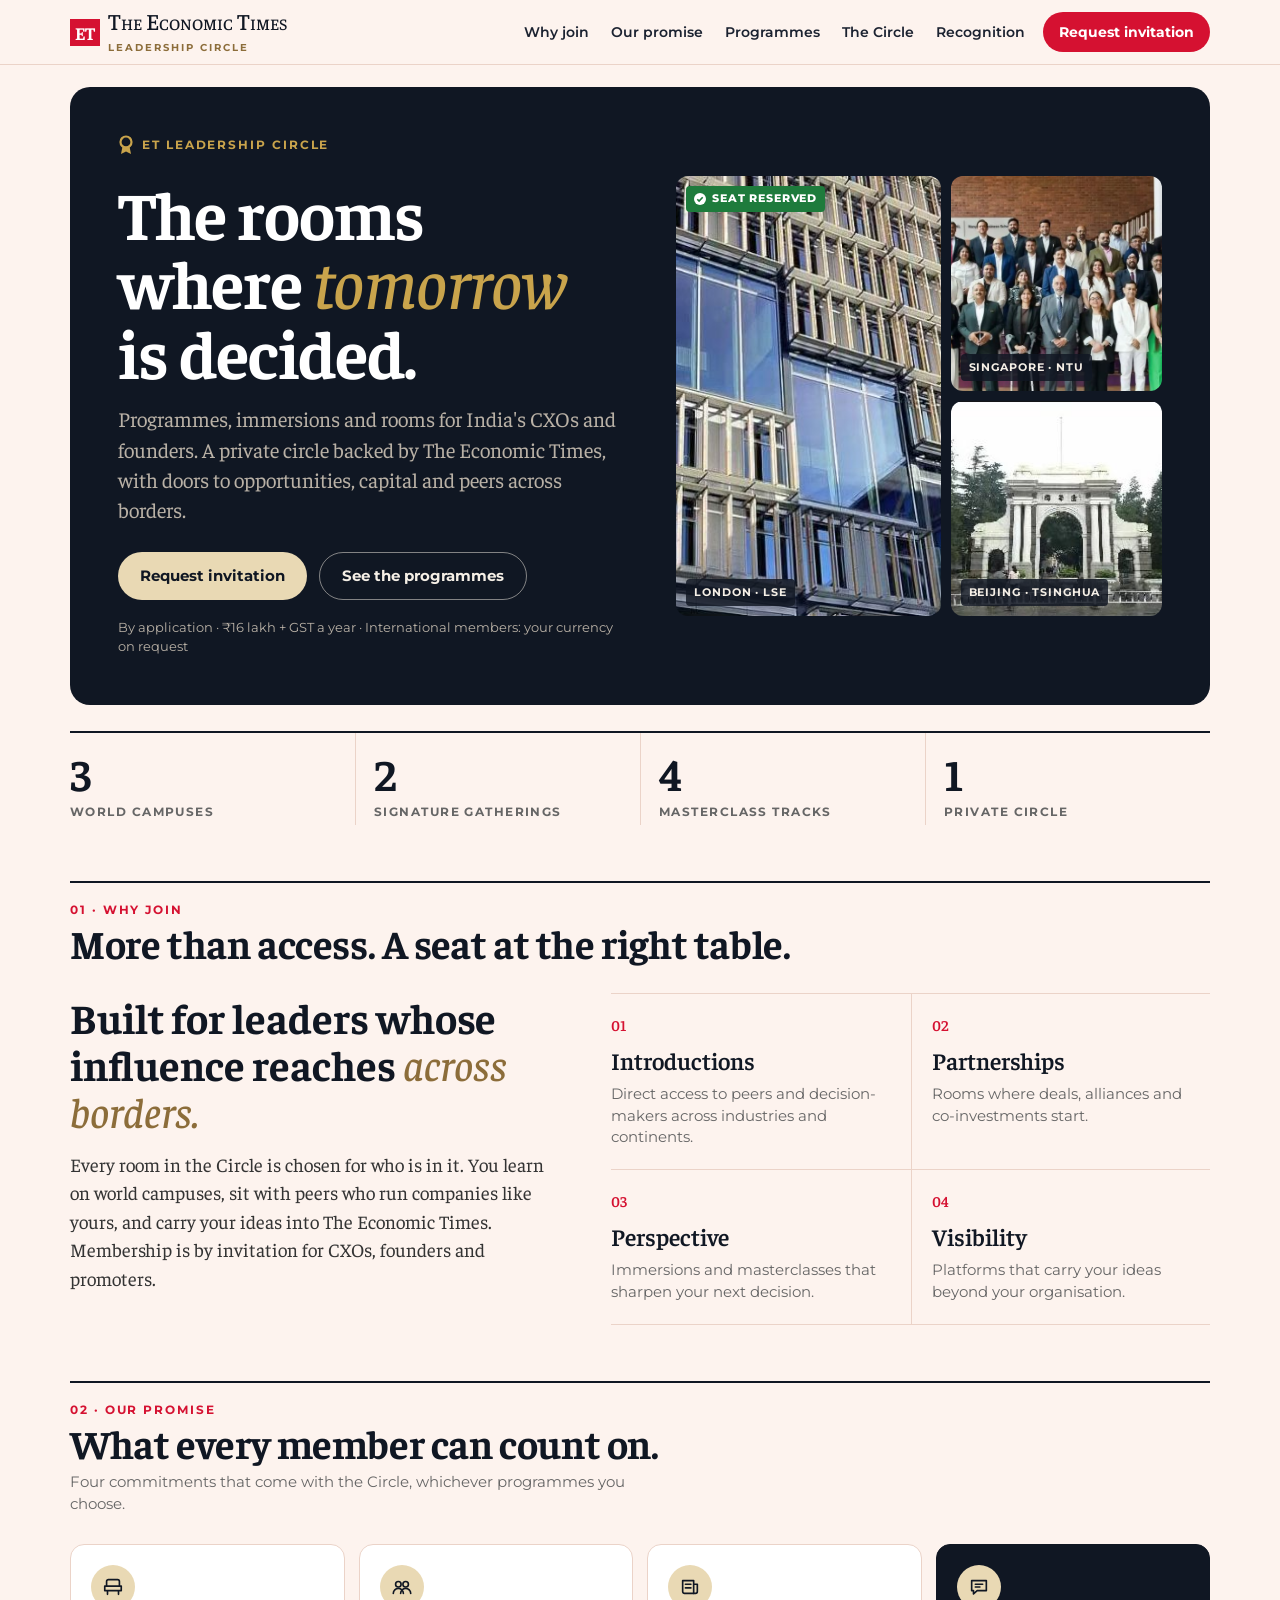
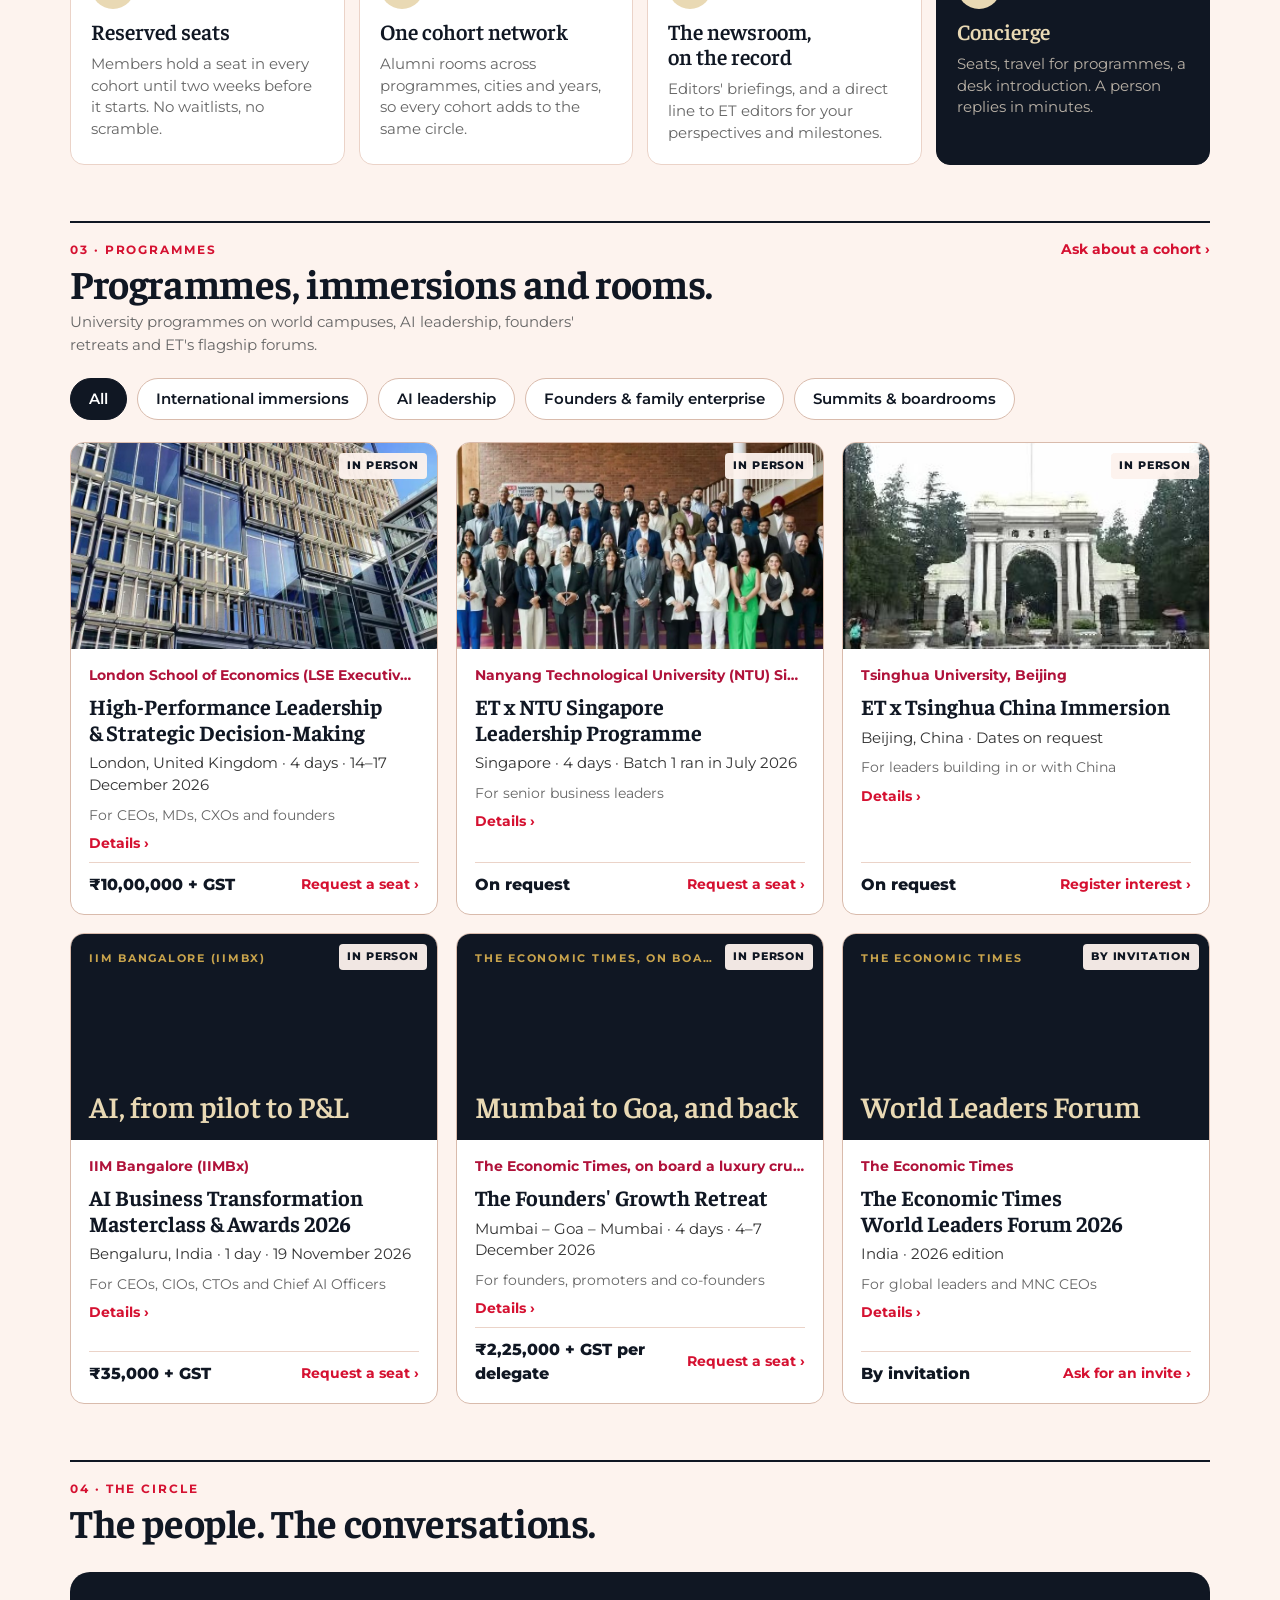
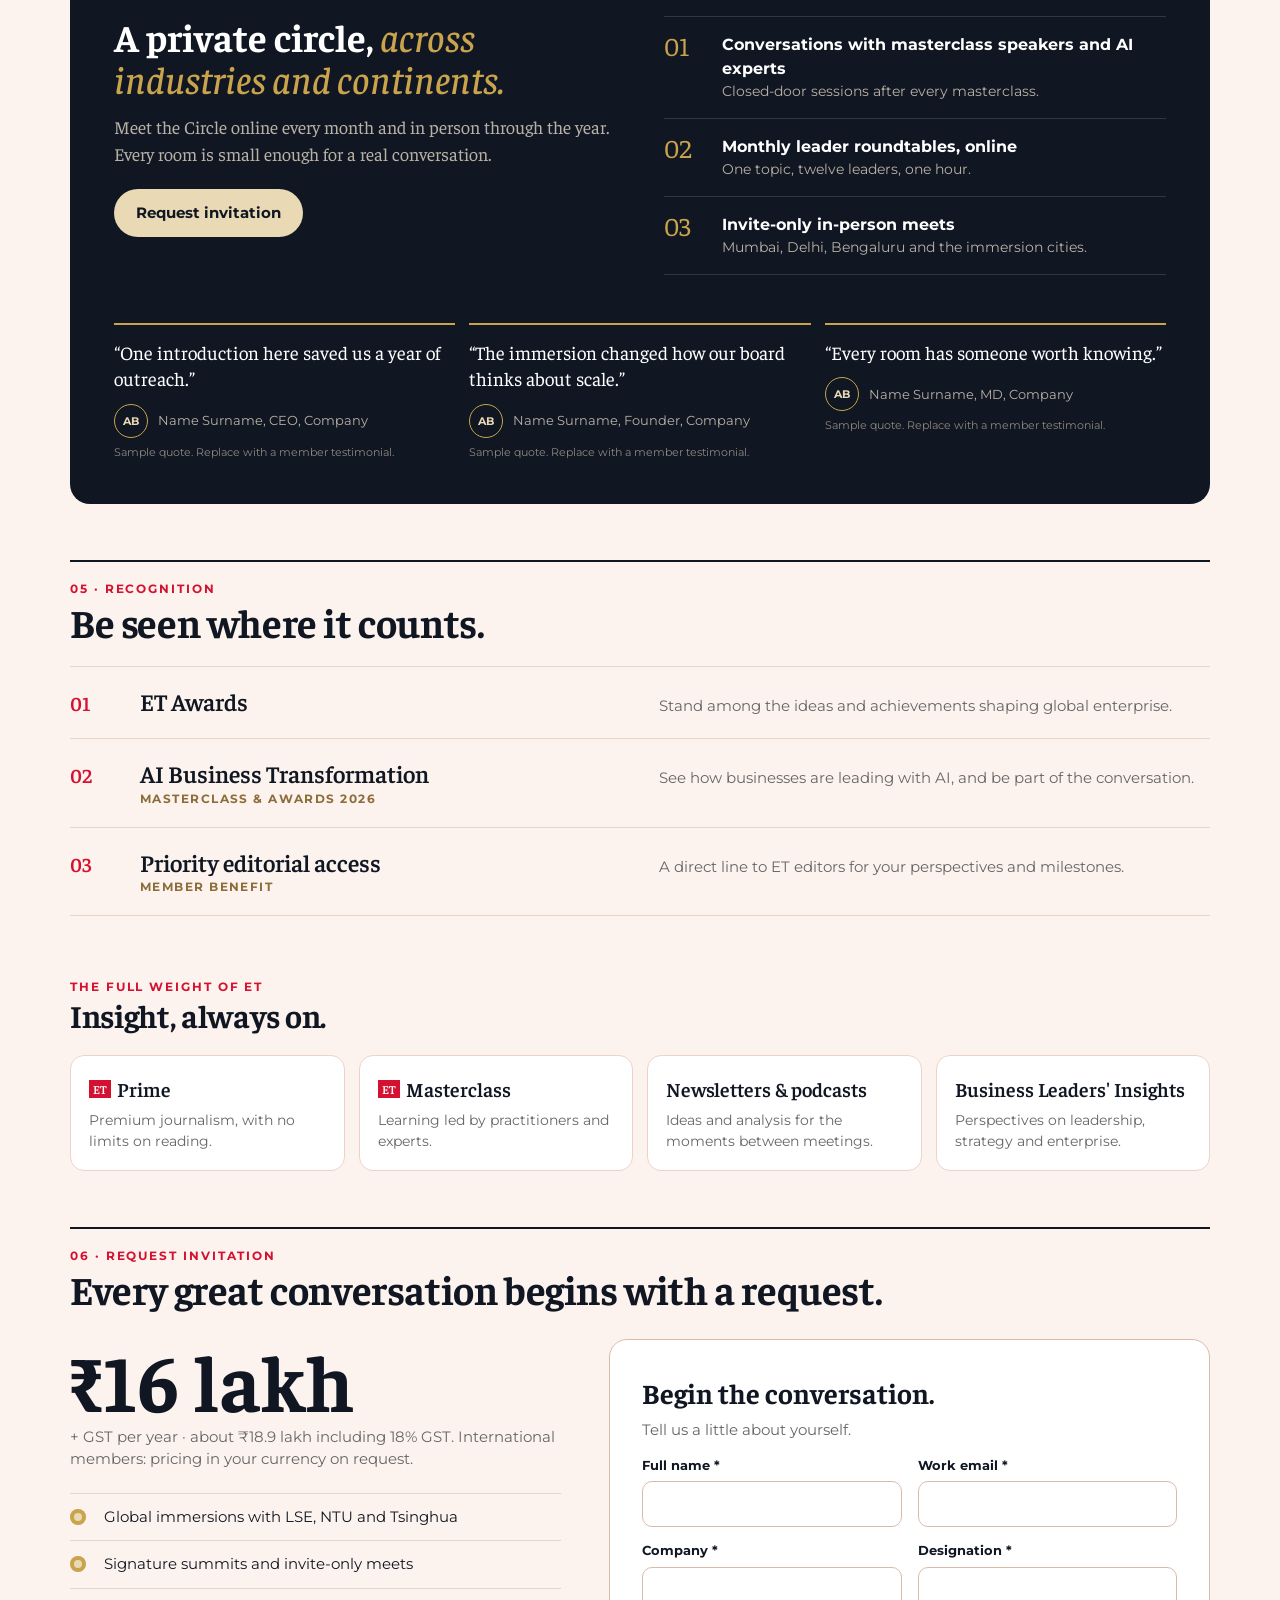
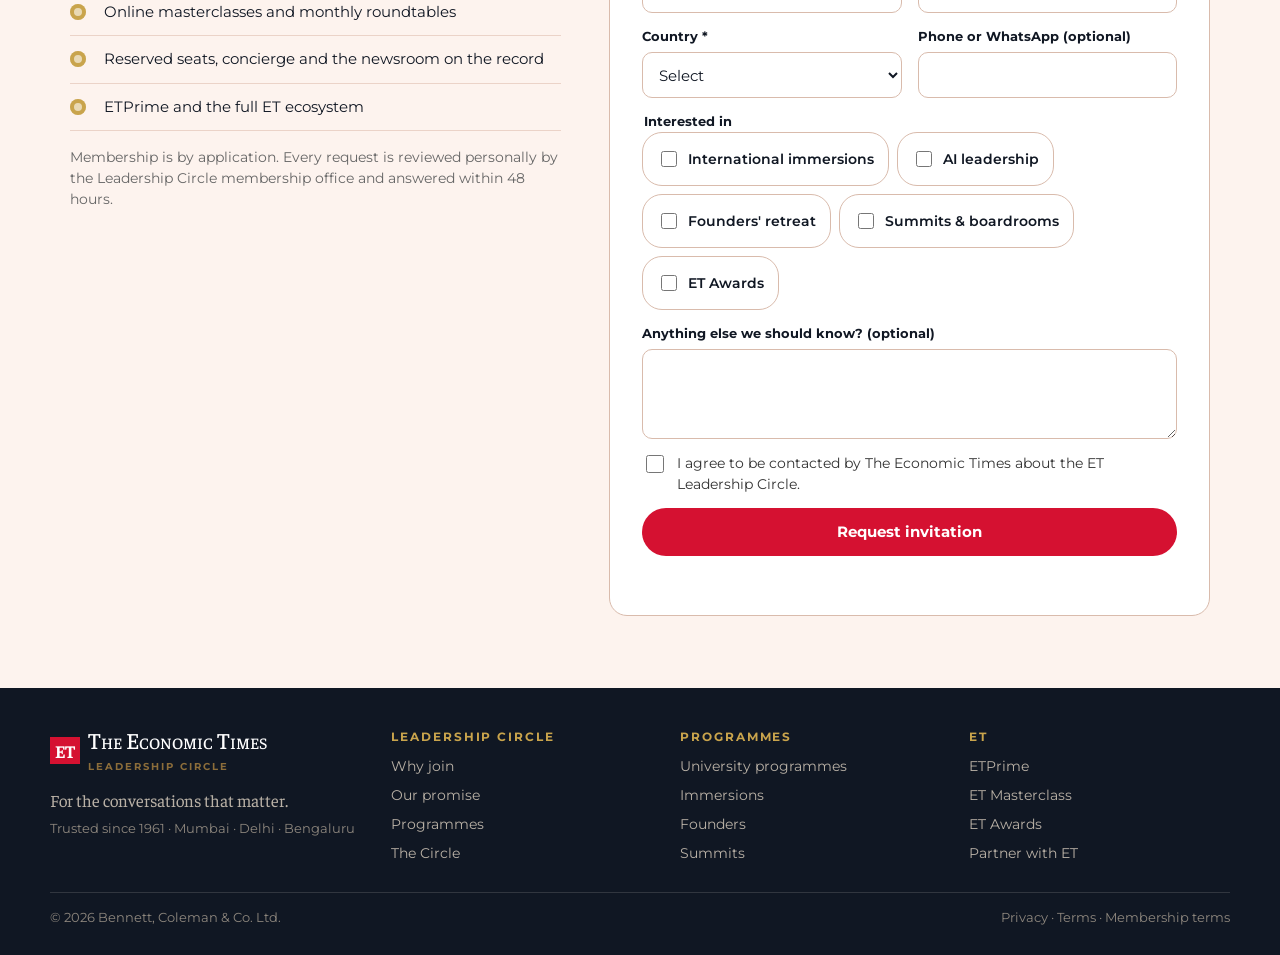
==== et-leadership-circle/ET-Leadership-Circle.html @ 2fd03afe "Add ET Leadership Circle landing page Self-contained HTML landing page in the ET app design system, " ====
<!doctype html>
<html lang="en">
<head>
<meta charset="utf-8">
<meta name="viewport" content="width=device-width, initial-scale=1, viewport-fit=cover">
<title>ET Leadership Circle | The Economic Times</title>
<meta name="description" content="ET Leadership Circle: programmes, immersions and rooms for India's CXOs and founders. Membership by application.">
<link rel="preconnect" href="https://fonts.googleapis.com">
<link rel="preconnect" href="https://fonts.gstatic.com" crossorigin>
<link href="https://fonts.googleapis.com/css2?family=Faustina:ital,wght@0,400;0,500;0,600;0,700;1,400;1,500&family=Montserrat:wght@400;500;600;700;800&display=swap" rel="stylesheet">
<style>
:root{
  --paper:#FDF3EE; --paper-2:#F8E7DE; --card:#FFFFFF; --line:#EBD3C8; --line-2:#D9BBAC;
  --ink:#101723; --ink-2:#1B2230; --body:#333; --meta:#666; --mute:#8a8f98;
  --red:#D51131; --inst:#B0123A; --gold:#C9A44C; --gold-ink:#8C6D3A; --gold-soft:#E9D9B4; --on-ink:#F5EFE6; --on-ink-2:#B9B1A6;
  --green:#1E7B3C;
  --serif:'Faustina',Georgia,'Times New Roman',serif; --sans:'Montserrat',system-ui,-apple-system,'Segoe UI',sans-serif;
}
*{box-sizing:border-box}
html{scroll-behavior:smooth;scroll-padding-top:76px}
body{margin:0;background:var(--paper);color:var(--ink);font:16px/1.5 var(--sans);-webkit-font-smoothing:antialiased}
img{max-width:100%;display:block}
a{color:inherit}
h1,h2,h3,p{margin:0}
h1,h2,h3{font-family:var(--serif);text-wrap:balance}
button{font:inherit;color:inherit}
:focus-visible{outline:3px solid var(--red);outline-offset:3px}
.wrap{max-width:1180px;margin:0 auto;padding:0 20px}
.kick{display:inline-flex;align-items:center;gap:8px;font-size:12px;font-weight:700;letter-spacing:.16em;text-transform:uppercase}
.kick.gold{color:var(--gold)}
.kick.red{color:var(--red)}
.kick svg{flex:none}
.rule{border-top:2px solid var(--ink)}
.btn{display:inline-flex;align-items:center;justify-content:center;gap:8px;min-height:48px;padding:0 22px;border-radius:24px;border:0;background:var(--red);color:#fff;font-weight:700;font-size:15px;text-decoration:none;cursor:pointer;white-space:nowrap}
.btn.gold{background:var(--gold-soft);color:var(--ink)}
.btn.ghost{background:transparent;color:var(--ink);border:1.5px solid var(--ink)}
.btn.ghost-light{background:transparent;color:var(--on-ink);border:1.5px solid rgba(245,239,230,.5)}
.link{color:var(--red);font-weight:700;font-size:14px;text-decoration:none;white-space:nowrap}
.sec{padding:56px 0 0}
.sec-head{padding-top:14px;display:flex;justify-content:space-between;align-items:baseline;gap:16px;flex-wrap:wrap}
.sec-head h2{font-size:clamp(28px,4vw,40px);line-height:1.1;font-weight:700;letter-spacing:-.01em}
.sec-head p{font-size:15px;color:var(--meta);max-width:560px;margin-top:6px}
.sr{position:absolute;width:1px;height:1px;overflow:hidden;clip:rect(0 0 0 0);white-space:nowrap}

/* masthead */
.top{position:sticky;top:0;z-index:20;background:var(--paper);border-bottom:1px solid var(--line)}
.top-in{display:flex;align-items:center;gap:18px;height:64px}
.mast{display:flex;align-items:center;gap:8px;text-decoration:none;flex:none}
.mast .et{background:var(--red);color:#fff;font-family:var(--serif);font-weight:700;font-size:18px;line-height:1;padding:5px 5px 4px}
.mast .name{font-family:var(--serif);font-size:23px;font-weight:500;font-variant:small-caps;line-height:1}
.mast .sub{display:block;font-size:10px;font-weight:700;letter-spacing:.2em;text-transform:uppercase;color:var(--gold-ink);margin-top:3px}
.nav{display:flex;gap:22px;margin-left:auto;font-size:14px;font-weight:600}
.nav a{text-decoration:none;color:var(--ink-2)}
.nav a:hover{color:var(--red)}
.top .btn{min-height:40px;padding:0 16px;font-size:14px}
@media (max-width:980px){.nav{display:none}.top .btn{margin-left:auto}}
@media (max-width:420px){.mast .name{font-size:19px}.top .btn{padding:0 12px;font-size:13px}}

/* hero */
.hero{padding:22px 0 0}
.hero-card{background:var(--ink);color:var(--on-ink);border-radius:20px;padding:clamp(24px,4vw,48px);display:grid;grid-template-columns:minmax(0,1.05fr) minmax(0,1fr);gap:clamp(24px,4vw,48px);align-items:center}
.hero h1{font-size:clamp(38px,6vw,68px);line-height:1.02;font-weight:700;color:#fff;letter-spacing:-.015em;margin-top:16px}
.hero h1 em{font-style:italic;font-weight:500;color:var(--gold)}
.hero .lede{font-family:var(--serif);font-size:clamp(18px,2vw,21px);line-height:1.45;color:var(--on-ink-2);margin-top:18px;max-width:520px}
.hero .ctas{display:flex;gap:12px;flex-wrap:wrap;margin-top:26px}
.hero .terms{margin-top:18px;font-size:13px;color:var(--on-ink-2)}
.trio{display:grid;grid-template-columns:1.25fr 1fr;grid-template-rows:1fr 1fr;gap:10px;height:clamp(300px,36vw,440px)}
.trio figure{margin:0;position:relative;border-radius:12px;overflow:hidden;background:#222}
.trio figure:first-child{grid-row:1 / span 2}
.trio img{width:100%;height:100%;object-fit:cover}
.trio figcaption{position:absolute;left:10px;bottom:10px;background:rgba(16,23,35,.82);color:var(--on-ink);font-size:11px;font-weight:700;letter-spacing:.08em;text-transform:uppercase;padding:5px 8px;border-radius:4px}
.badge{position:absolute;left:10px;top:10px;display:inline-flex;align-items:center;gap:6px;background:var(--green);color:#fff;font-size:10.5px;font-weight:800;letter-spacing:.08em;text-transform:uppercase;padding:5px 8px;border-radius:4px}
@media (max-width:860px){.hero-card{grid-template-columns:minmax(0,1fr)}.trio{height:300px}}

.stats{display:grid;grid-template-columns:repeat(4,minmax(0,1fr));margin-top:26px;border-top:2px solid var(--ink)}
.stat{padding:18px 18px 4px 0}
.stat+.stat{padding-left:18px;border-left:1px solid var(--line)}
.stat b{display:block;font-family:var(--serif);font-size:44px;line-height:1;font-weight:700}
.stat span{display:block;font-size:12px;font-weight:700;letter-spacing:.12em;text-transform:uppercase;color:var(--meta);margin-top:8px}
@media (max-width:700px){.stats{grid-template-columns:repeat(2,minmax(0,1fr))}.stat:nth-child(3){padding-left:0;border-left:0}.stat:nth-child(n+3){border-top:1px solid var(--line)}}

/* why */
.why-grid{display:grid;grid-template-columns:minmax(0,.9fr) minmax(0,1.1fr);gap:clamp(24px,4vw,56px);margin-top:28px;align-items:start}
.why-big{font-family:var(--serif);font-size:clamp(28px,3.6vw,42px);line-height:1.12;font-weight:700}
.why-big em{font-style:italic;font-weight:500;color:var(--gold-ink)}
.why-big + p{font-family:var(--serif);font-size:19px;line-height:1.5;color:var(--body);margin-top:16px}
.returns{display:grid;grid-template-columns:repeat(2,minmax(0,1fr));border-top:1px solid var(--line)}
.ret{padding:20px 20px 20px 0;border-bottom:1px solid var(--line)}
.ret:nth-child(2n){padding-left:20px;border-left:1px solid var(--line)}
.ret .n{font-family:var(--serif);font-size:15px;font-weight:600;color:var(--red)}
.ret h3{font-size:24px;font-weight:600;margin-top:4px}
.ret p{font-size:14.5px;color:var(--meta);margin-top:6px;line-height:1.5}
@media (max-width:860px){.why-grid{grid-template-columns:minmax(0,1fr)}}
@media (max-width:520px){.returns{grid-template-columns:minmax(0,1fr)}.ret:nth-child(2n){padding-left:0;border-left:0}}

/* promise */
.promise{margin-top:28px;display:grid;grid-template-columns:repeat(4,minmax(0,1fr));gap:14px}
.pr{background:var(--card);border:1px solid var(--line);border-radius:14px;padding:20px;display:flex;flex-direction:column;gap:10px}
.pr .ico{width:44px;height:44px;border-radius:50%;background:var(--gold-soft);display:grid;place-items:center;color:var(--ink)}
.pr h3{font-size:22px;font-weight:600;line-height:1.15}
.pr p{font-size:14.5px;color:var(--meta);line-height:1.5}
.pr.ink{background:var(--ink);border-color:var(--ink);color:var(--on-ink)}
.pr.ink h3{color:var(--gold-soft)}
.pr.ink p{color:var(--on-ink-2)}
.pr.ink .ico{background:var(--gold-soft)}
@media (max-width:980px){.promise{grid-template-columns:repeat(2,minmax(0,1fr))}}
@media (max-width:520px){.promise{grid-template-columns:minmax(0,1fr)}}

/* programmes */
.chips{display:flex;gap:10px;overflow-x:auto;padding:22px 0 4px;scrollbar-width:none}
.chips::-webkit-scrollbar{display:none}
.chip{flex:none;min-height:42px;padding:0 18px;border-radius:21px;border:1.5px solid var(--line-2);background:var(--card);font-size:14.5px;font-weight:600;cursor:pointer;color:var(--ink)}
.chip[aria-pressed="true"]{background:var(--ink);border-color:var(--ink);color:#fff}
.progs{display:grid;grid-template-columns:repeat(3,minmax(0,1fr));gap:18px;margin-top:18px}
.prog{background:var(--card);border:1px solid var(--line-2);border-radius:14px;overflow:hidden;display:flex;flex-direction:column}
.prog .ph{position:relative;aspect-ratio:16/9;background:#1B2230;overflow:hidden}
.prog .ph img{width:100%;height:100%;object-fit:cover}
.prog .ph.type{display:flex;align-items:flex-end;padding:18px;background:var(--ink)}
.prog .ph.type .big{font-family:var(--serif);font-size:30px;line-height:1.05;font-weight:600;color:var(--gold-soft)}
.prog .ph.type small{position:absolute;left:18px;top:16px;right:110px;white-space:nowrap;overflow:hidden;text-overflow:ellipsis;font-size:11px;font-weight:700;letter-spacing:.16em;text-transform:uppercase;color:var(--gold)}
.prog .bd{padding:16px 18px 18px;display:flex;flex-direction:column;gap:8px;flex:1}
.prog .inst{font-size:13.5px;font-weight:700;color:var(--inst);white-space:nowrap;overflow:hidden;text-overflow:ellipsis}
.prog h3{font-size:22px;line-height:1.18;font-weight:700}
.prog .where{font-size:14.5px;color:var(--body)}
.prog .for{font-size:13.5px;color:var(--meta)}
.prog .foot{margin-top:auto;padding-top:10px;display:flex;justify-content:space-between;align-items:center;gap:10px;border-top:1px solid var(--line)}
.prog .price{font-weight:800;font-size:15.5px}
.prog details{font-size:14px;color:var(--body)}
.prog summary{cursor:pointer;color:var(--red);font-weight:700;list-style:none;font-size:14px}
.prog summary::-webkit-details-marker{display:none}
.prog details ul{margin:10px 0 0;padding-left:18px;display:flex;flex-direction:column;gap:6px}
.prog .tag{position:absolute;right:10px;top:10px;background:rgba(253,243,238,.95);color:var(--ink);font-size:10.5px;font-weight:800;letter-spacing:.08em;text-transform:uppercase;padding:5px 8px;border-radius:4px}
.prog[hidden]{display:none}
@media (max-width:980px){.progs{grid-template-columns:repeat(2,minmax(0,1fr))}}
@media (max-width:600px){.progs{grid-template-columns:minmax(0,1fr)}}

/* circle */
.circle{margin-top:28px;background:var(--ink);color:var(--on-ink);border-radius:20px;padding:clamp(24px,4vw,44px);display:grid;grid-template-columns:minmax(0,1fr) minmax(0,1fr);gap:clamp(24px,4vw,48px)}
.circle h3{font-size:clamp(28px,3.4vw,38px);line-height:1.1;color:#fff;font-weight:700}
.circle h3 em{color:var(--gold);font-style:italic;font-weight:500}
.circle .lede{font-family:var(--serif);font-size:18px;color:var(--on-ink-2);margin-top:14px;line-height:1.5}
.clist{list-style:none;margin:0;padding:0;display:flex;flex-direction:column}
.clist li{display:grid;grid-template-columns:44px minmax(0,1fr);gap:14px;padding:16px 0;border-top:1px solid rgba(245,239,230,.14)}
.clist li:last-child{border-bottom:1px solid rgba(245,239,230,.14)}
.clist .n{font-family:var(--serif);font-size:26px;color:var(--gold);line-height:1}
.clist b{display:block;font-size:16px;color:#fff}
.clist span{font-size:14px;color:var(--on-ink-2)}
.voices{display:grid;grid-template-columns:repeat(3,minmax(0,1fr));gap:14px;grid-column:1 / -1}
.voice{border-top:2px solid var(--gold);padding-top:14px}
.voice q{display:block;font-family:var(--serif);font-size:19px;line-height:1.4;color:#fff;quotes:"“" "”"}
.voice .who{display:flex;align-items:center;gap:10px;margin-top:12px;font-size:13px;color:var(--on-ink-2)}
.voice .av{width:34px;height:34px;border-radius:50%;border:1.5px solid var(--gold);display:grid;place-items:center;font-size:11px;font-weight:700;color:var(--gold-soft);flex:none}
.voice .note{font-size:11px;color:#8E877E;margin-top:6px}
@media (max-width:860px){.circle{grid-template-columns:minmax(0,1fr)}.voices{grid-template-columns:minmax(0,1fr)}}

/* recognition + ecosystem */
.rec{margin-top:22px;border-top:1px solid var(--line)}
.rec-row{display:grid;grid-template-columns:52px minmax(0,1fr) minmax(0,1.1fr);gap:18px;align-items:baseline;padding:20px 0;border-bottom:1px solid var(--line)}
.rec-row .n{font-family:var(--serif);font-size:20px;color:var(--red);font-weight:600}
.rec-row h3{font-size:24px;font-weight:600;line-height:1.2}
.rec-row h3 small{display:block;font-family:var(--sans);font-size:12px;font-weight:700;letter-spacing:.12em;text-transform:uppercase;color:var(--gold-ink);margin-top:4px}
.rec-row p{font-size:15px;color:var(--meta)}
@media (max-width:700px){.rec-row{grid-template-columns:40px minmax(0,1fr)}.rec-row p{grid-column:2}}
.eco{display:grid;grid-template-columns:repeat(4,minmax(0,1fr));gap:14px;margin-top:22px}
.eco a{background:var(--card);border:1px solid var(--line);border-radius:14px;padding:18px;text-decoration:none;display:flex;flex-direction:column;gap:6px}
.eco b{font-family:var(--serif);font-size:20px;font-weight:600}
.eco b i{font-style:normal;background:var(--red);color:#fff;font-size:12px;padding:1px 4px;margin-right:6px;vertical-align:3px}
.eco span{font-size:14px;color:var(--meta)}
@media (max-width:860px){.eco{grid-template-columns:repeat(2,minmax(0,1fr))}}

/* request */
.req{margin-top:28px;display:grid;grid-template-columns:minmax(0,.9fr) minmax(0,1.1fr);gap:clamp(24px,4vw,48px);align-items:start}
.price-big{font-family:var(--serif);font-size:clamp(52px,7vw,80px);line-height:1;font-weight:700}
.price-sub{font-size:14.5px;color:var(--meta);margin-top:8px}
.incl{list-style:none;margin:22px 0 0;padding:0;border-top:1px solid var(--line)}
.incl li{display:grid;grid-template-columns:24px minmax(0,1fr);gap:10px;padding:12px 0;border-bottom:1px solid var(--line);font-size:15px}
.incl li::before{content:"";width:16px;height:16px;margin-top:3px;border-radius:50%;background:var(--gold-soft);box-shadow:inset 0 0 0 4px var(--gold)}
.fineprint{font-size:13.5px;color:var(--meta);margin-top:16px;line-height:1.55}
form.card{background:var(--card);border:1px solid var(--line-2);border-radius:18px;padding:clamp(20px,3vw,32px);display:grid;grid-template-columns:repeat(2,minmax(0,1fr));gap:14px 16px}
form.card h3{grid-column:1 / -1;font-size:28px;font-weight:700}
form.card .intro{grid-column:1 / -1;font-size:14.5px;color:var(--meta);margin-top:-8px}
.field{display:flex;flex-direction:column;gap:6px}
.field.full{grid-column:1 / -1}
.field label,.field legend{font-size:13px;font-weight:700}
.field input,.field select,.field textarea{min-height:46px;border:1.5px solid var(--line-2);border-radius:10px;background:#fff;padding:0 12px;font:inherit;font-size:15px;color:var(--ink)}
.field textarea{padding:10px 12px;min-height:90px;resize:vertical}
.field input:focus,.field textarea:focus,.field select:focus{outline:none;border-color:var(--ink)}
.field.err input,.field.err select{border-color:var(--red);background:#FFF4F5}
fieldset.field{border:0;padding:0;margin:0}
.opts{display:flex;flex-wrap:wrap;gap:8px}
.opts label{display:inline-flex;align-items:center;gap:8px;min-height:40px;padding:0 14px;border:1.5px solid var(--line-2);border-radius:20px;font-size:13.5px;font-weight:600;cursor:pointer;background:#fff}
.opts input{accent-color:var(--ink);width:16px;height:16px}
.consent{grid-column:1 / -1;display:flex;gap:10px;align-items:flex-start;font-size:13.5px;color:var(--body)}
.consent input{width:18px;height:18px;margin-top:2px;accent-color:var(--red);flex:none}
.consent.err{color:var(--red)}
.form-foot{grid-column:1 / -1;display:flex;flex-direction:column;gap:10px}
.form-foot .btn{width:100%}
.msg{font-size:14px;font-weight:600;min-height:1.2em}
.msg.bad{color:var(--red)}
.msg.good{color:var(--green)}
@media (max-width:860px){.req{grid-template-columns:minmax(0,1fr)}}
@media (max-width:520px){form.card{grid-template-columns:minmax(0,1fr)}}

/* footer */
footer{margin-top:72px;background:var(--ink);color:var(--on-ink)}
.foot-in{padding:40px 0 28px;display:grid;grid-template-columns:minmax(0,1.2fr) repeat(3,minmax(0,1fr));gap:28px}
footer .mast .name{color:#fff}
footer h4{margin:0 0 10px;font-size:12px;letter-spacing:.16em;text-transform:uppercase;color:var(--gold)}
footer ul{list-style:none;margin:0;padding:0;display:flex;flex-direction:column;gap:8px;font-size:14px}
footer ul a{text-decoration:none;color:var(--on-ink-2)}
footer ul a:hover{color:#fff}
.foot-line{border-top:1px solid rgba(245,239,230,.14);padding:16px 0 28px;font-size:12.5px;color:#8E877E;display:flex;justify-content:space-between;gap:12px;flex-wrap:wrap}
@media (max-width:860px){.foot-in{grid-template-columns:repeat(2,minmax(0,1fr))}}

.js .reveal{opacity:0;transform:translateY(14px);transition:opacity .6s ease,transform .6s ease}
.reveal.in{opacity:1;transform:none}
@media (prefers-reduced-motion:reduce){.reveal{opacity:1;transform:none;transition:none}html{scroll-behavior:auto}}
</style>
</head>
<body>

<header class="top">
  <div class="wrap top-in">
    <a class="mast" href="#top" aria-label="ET Leadership Circle, The Economic Times">
      <span class="et">ET</span>
      <span><span class="name">The Economic Times</span><span class="sub">Leadership Circle</span></span>
    </a>
    <nav class="nav" aria-label="Sections">
      <a href="#why">Why join</a>
      <a href="#promise">Our promise</a>
      <a href="#programmes">Programmes</a>
      <a href="#circle">The Circle</a>
      <a href="#recognition">Recognition</a>
    </nav>
    <a class="btn" href="#request">Request invitation</a>
  </div>
</header>

<main id="top">

  <section class="hero" aria-labelledby="hero-h">
    <div class="wrap">
      <div class="hero-card">
        <div>
          <span class="kick gold"><svg width="16" height="20" viewBox="0 0 16 20" fill="none" aria-hidden="true"><circle cx="8" cy="7" r="5.5" stroke="#C9A44C" stroke-width="2.2"></circle><path d="M4.5 11.5L3 19l5-2.5 5 2.5-1.5-7.5" fill="#C9A44C"></path></svg>ET Leadership Circle</span>
          <h1 id="hero-h">The rooms where <em>tomorrow</em> is decided.</h1>
          <p class="lede">Programmes, immersions and rooms for India's CXOs and founders. A private circle backed by The Economic Times, with doors to opportunities, capital and peers across borders.</p>
          <div class="ctas">
            <a class="btn gold" href="#request">Request invitation</a>
            <a class="btn ghost-light" href="#programmes">See the programmes</a>
          </div>
          <p class="terms">By application · ₹16 lakh + GST a year · International members: your currency on request</p>
        </div>
        <div class="trio">
          <figure><img src="[data-uri]" alt="The LSE Centre Building, London, glass and steel facade under a blue sky"><span class="badge"><svg width="12" height="12" viewBox="0 0 12 12" aria-hidden="true"><circle cx="6" cy="6" r="6" fill="#fff"></circle><path d="M3.3 6.2l1.8 1.8 3.6-3.8" stroke="#1E7B3C" stroke-width="1.6" fill="none"></path></svg>Seat reserved</span><figcaption>London · LSE</figcaption></figure>
          <figure><img src="[data-uri]" alt="ET x NTU Singapore leadership cohort, standing together on a staircase"><figcaption>Singapore · NTU</figcaption></figure>
          <figure><img src="[data-uri]" alt="The old gate of Tsinghua University, Beijing"><figcaption>Beijing · Tsinghua</figcaption></figure>
        </div>
      </div>
      <div class="stats" aria-label="The Circle in numbers">
        <div class="stat"><b>3</b><span>World campuses</span></div>
        <div class="stat"><b>2</b><span>Signature gatherings</span></div>
        <div class="stat"><b>4</b><span>Masterclass tracks</span></div>
        <div class="stat"><b>1</b><span>Private circle</span></div>
      </div>
    </div>
  </section>

  <section class="sec" id="why" aria-labelledby="why-h">
    <div class="wrap">
      <div class="rule"></div>
      <div class="sec-head"><div><span class="kick red">01 · Why join</span><h2 id="why-h">More than access. A seat at the right table.</h2></div></div>
      <div class="why-grid">
        <div class="reveal">
          <p class="why-big">Built for leaders whose influence reaches <em>across borders.</em></p>
          <p>Every room in the Circle is chosen for who is in it. You learn on world campuses, sit with peers who run companies like yours, and carry your ideas into The Economic Times. Membership is by invitation for CXOs, founders and promoters.</p>
        </div>
        <div class="returns reveal" aria-label="What membership returns">
          <div class="ret"><span class="n">01</span><h3>Introductions</h3><p>Direct access to peers and decision-makers across industries and continents.</p></div>
          <div class="ret"><span class="n">02</span><h3>Partnerships</h3><p>Rooms where deals, alliances and co-investments start.</p></div>
          <div class="ret"><span class="n">03</span><h3>Perspective</h3><p>Immersions and masterclasses that sharpen your next decision.</p></div>
          <div class="ret"><span class="n">04</span><h3>Visibility</h3><p>Platforms that carry your ideas beyond your organisation.</p></div>
        </div>
      </div>
    </div>
  </section>

  <section class="sec" id="promise" aria-labelledby="promise-h">
    <div class="wrap">
      <div class="rule"></div>
      <div class="sec-head"><div><span class="kick red">02 · Our promise</span><h2 id="promise-h">What every member can count on.</h2><p>Four commitments that come with the Circle, whichever programmes you choose.</p></div></div>
      <div class="promise">
        <article class="pr reveal"><span class="ico"><svg width="22" height="22" viewBox="0 0 24 24" fill="none" stroke="currentColor" stroke-width="1.8" stroke-linecap="round" stroke-linejoin="round" aria-hidden="true"><path d="M5 11V6a2 2 0 012-2h10a2 2 0 012 2v5"></path><path d="M3 11h18v5H3zM6 16v4M18 16v4"></path></svg></span><h3>Reserved seats</h3><p>Members hold a seat in every cohort until two weeks before it starts. No waitlists, no scramble.</p></article>
        <article class="pr reveal"><span class="ico"><svg width="22" height="22" viewBox="0 0 24 24" fill="none" stroke="currentColor" stroke-width="1.8" stroke-linecap="round" stroke-linejoin="round" aria-hidden="true"><circle cx="8" cy="9" r="3"></circle><circle cx="16" cy="9" r="3"></circle><path d="M2.5 19a5.5 5.5 0 0111 0M10.5 19a5.5 5.5 0 0111 0"></path></svg></span><h3>One cohort network</h3><p>Alumni rooms across programmes, cities and years, so every cohort adds to the same circle.</p></article>
        <article class="pr reveal"><span class="ico"><svg width="22" height="22" viewBox="0 0 24 24" fill="none" stroke="currentColor" stroke-width="1.8" stroke-linecap="round" stroke-linejoin="round" aria-hidden="true"><path d="M4 5h12v14H6a2 2 0 01-2-2z"></path><path d="M16 9h4v8a2 2 0 01-2 2h-2M7 9h6M7 13h6"></path></svg></span><h3>The newsroom, on the record</h3><p>Editors' briefings, and a direct line to ET editors for your perspectives and milestones.</p></article>
        <article class="pr ink reveal"><span class="ico"><svg width="22" height="22" viewBox="0 0 24 24" fill="none" stroke="currentColor" stroke-width="1.8" stroke-linecap="round" stroke-linejoin="round" aria-hidden="true"><path d="M4 5h16v11H10l-4 3.5V16H4z"></path><path d="M8 9h8M8 12h5"></path></svg></span><h3>Concierge</h3><p>Seats, travel for programmes, a desk introduction. A person replies in minutes.</p></article>
      </div>
    </div>
  </section>

  <section class="sec" id="programmes" aria-labelledby="prog-h">
    <div class="wrap">
      <div class="rule"></div>
      <div class="sec-head"><div><span class="kick red">03 · Programmes</span><h2 id="prog-h">Programmes, immersions and rooms.</h2><p>University programmes on world campuses, AI leadership, founders' retreats and ET's flagship forums.</p></div><a class="link" href="#request">Ask about a cohort ›</a></div>
      <div class="chips" role="group" aria-label="Filter programmes">
        <button class="chip" type="button" data-f="all" aria-pressed="true">All</button>
        <button class="chip" type="button" data-f="intl" aria-pressed="false">International immersions</button>
        <button class="chip" type="button" data-f="ai" aria-pressed="false">AI leadership</button>
        <button class="chip" type="button" data-f="found" aria-pressed="false">Founders &amp; family enterprise</button>
        <button class="chip" type="button" data-f="summit" aria-pressed="false">Summits &amp; boardrooms</button>
      </div>
      <div class="progs" id="progs">
        <article class="prog" data-k="intl">
          <div class="ph"><img src="[data-uri]" alt="LSE Centre Building, London" loading="lazy"><span class="tag">In person</span></div>
          <div class="bd">
            <span class="inst">London School of Economics (LSE Executive Education)</span>
            <h3>High-Performance Leadership &amp; Strategic Decision-Making</h3>
            <span class="where">London, United Kingdom · 4 days · 14–17 December 2026</span>
            <span class="for">For CEOs, MDs, CXOs and founders</span>
            <details><summary>Details ›</summary><ul><li>Taught on the LSE campus by LSE faculty, including Prof Connson Locke.</li><li>Decision science: cognitive biases and how to correct for them.</li><li>Negotiation and soft power, with a practitioner session.</li></ul></details>
            <div class="foot"><span class="price">₹10,00,000 + GST</span><a class="link" href="#request">Request a seat ›</a></div>
          </div>
        </article>
        <article class="prog" data-k="intl">
          <div class="ph"><img src="[data-uri]" alt="ET x NTU Singapore cohort" loading="lazy"><span class="tag">In person</span></div>
          <div class="bd">
            <span class="inst">Nanyang Technological University (NTU) Singapore</span>
            <h3>ET x NTU Singapore Leadership Programme</h3>
            <span class="where">Singapore · 4 days · Batch 1 ran in July 2026</span>
            <span class="for">For senior business leaders</span>
            <details><summary>Details ›</summary><ul><li>Technology and cross-border growth, taught on the NTU campus.</li><li>Strategy under uncertainty, with peer-led discussions.</li><li>Next batch dates on request.</li></ul></details>
            <div class="foot"><span class="price">On request</span><a class="link" href="#request">Request a seat ›</a></div>
          </div>
        </article>
        <article class="prog" data-k="intl">
          <div class="ph"><img src="[data-uri]" alt="Old gate of Tsinghua University" loading="lazy"><span class="tag">In person</span></div>
          <div class="bd">
            <span class="inst">Tsinghua University, Beijing</span>
            <h3>ET x Tsinghua China Immersion</h3>
            <span class="where">Beijing, China · Dates on request</span>
            <span class="for">For leaders building in or with China</span>
            <details><summary>Details ›</summary><ul><li>Campus sessions and company visits.</li><li>Programme details are shared with members on request.</li></ul></details>
            <div class="foot"><span class="price">On request</span><a class="link" href="#request">Register interest ›</a></div>
          </div>
        </article>
        <article class="prog" data-k="ai">
          <div class="ph type"><small>IIM Bangalore (IIMBx)</small><span class="big">AI, from pilot to P&amp;L</span><span class="tag">In person</span></div>
          <div class="bd">
            <span class="inst">IIM Bangalore (IIMBx)</span>
            <h3>AI Business Transformation Masterclass &amp; Awards 2026</h3>
            <span class="where">Bengaluru, India · 1 day · 19 November 2026</span>
            <span class="for">For CEOs, CIOs, CTOs and Chief AI Officers</span>
            <details><summary>Details ›</summary><ul><li>How businesses are leading with AI, and how to measure it.</li><li>Followed by the AI Business Transformation Awards.</li></ul></details>
            <div class="foot"><span class="price">₹35,000 + GST</span><a class="link" href="#request">Request a seat ›</a></div>
          </div>
        </article>
        <article class="prog" data-k="found">
          <div class="ph type"><small>The Economic Times, on board</small><span class="big">Mumbai to Goa, and back</span><span class="tag">In person</span></div>
          <div class="bd">
            <span class="inst">The Economic Times, on board a luxury cruise</span>
            <h3>The Founders' Growth Retreat</h3>
            <span class="where">Mumbai – Goa – Mumbai · 4 days · 4–7 December 2026</span>
            <span class="for">For founders, promoters and co-founders</span>
            <details><summary>Details ›</summary><ul><li>Four days at sea with founders at the same stage as you.</li><li>Sessions on growth, succession and capital.</li></ul></details>
            <div class="foot"><span class="price">₹2,25,000 + GST per delegate</span><a class="link" href="#request">Request a seat ›</a></div>
          </div>
        </article>
        <article class="prog" data-k="summit">
          <div class="ph type"><small>The Economic Times</small><span class="big">World Leaders Forum</span><span class="tag">By invitation</span></div>
          <div class="bd">
            <span class="inst">The Economic Times</span>
            <h3>The Economic Times World Leaders Forum 2026</h3>
            <span class="where">India · 2026 edition</span>
            <span class="for">For global leaders and MNC CEOs</span>
            <details><summary>Details ›</summary><ul><li>ET's flagship forum for boards and heads of business.</li><li>Members receive priority invitations.</li></ul></details>
            <div class="foot"><span class="price">By invitation</span><a class="link" href="#request">Ask for an invite ›</a></div>
          </div>
        </article>
      </div>
    </div>
  </section>

  <section class="sec" id="circle" aria-labelledby="circle-h">
    <div class="wrap">
      <div class="rule"></div>
      <div class="sec-head"><div><span class="kick red">04 · The Circle</span><h2 id="circle-h">The people. The conversations.</h2></div></div>
      <div class="circle reveal">
        <div>
          <h3>A private circle, <em>across industries and continents.</em></h3>
          <p class="lede">Meet the Circle online every month and in person through the year. Every room is small enough for a real conversation.</p>
          <div style="margin-top:22px"><a class="btn gold" href="#request">Request invitation</a></div>
        </div>
        <ol class="clist">
          <li><span class="n">01</span><span><b>Conversations with masterclass speakers and AI experts</b><span>Closed-door sessions after every masterclass.</span></span></li>
          <li><span class="n">02</span><span><b>Monthly leader roundtables, online</b><span>One topic, twelve leaders, one hour.</span></span></li>
          <li><span class="n">03</span><span><b>Invite-only in-person meets</b><span>Mumbai, Delhi, Bengaluru and the immersion cities.</span></span></li>
        </ol>
        <div class="voices">
          <figure class="voice" style="margin:0"><q>One introduction here saved us a year of outreach.</q><figcaption class="who"><span class="av">AB</span>Name Surname, CEO, Company</figcaption><p class="note">Sample quote. Replace with a member testimonial.</p></figure>
          <figure class="voice" style="margin:0"><q>The immersion changed how our board thinks about scale.</q><figcaption class="who"><span class="av">AB</span>Name Surname, Founder, Company</figcaption><p class="note">Sample quote. Replace with a member testimonial.</p></figure>
          <figure class="voice" style="margin:0"><q>Every room has someone worth knowing.</q><figcaption class="who"><span class="av">AB</span>Name Surname, MD, Company</figcaption><p class="note">Sample quote. Replace with a member testimonial.</p></figure>
        </div>
      </div>
    </div>
  </section>

  <section class="sec" id="recognition" aria-labelledby="rec-h">
    <div class="wrap">
      <div class="rule"></div>
      <div class="sec-head"><div><span class="kick red">05 · Recognition</span><h2 id="rec-h">Be seen where it counts.</h2></div></div>
      <div class="rec">
        <div class="rec-row reveal"><span class="n">01</span><h3>ET Awards</h3><p>Stand among the ideas and achievements shaping global enterprise.</p></div>
        <div class="rec-row reveal"><span class="n">02</span><h3>AI Business Transformation<small>Masterclass &amp; Awards 2026</small></h3><p>See how businesses are leading with AI, and be part of the conversation.</p></div>
        <div class="rec-row reveal"><span class="n">03</span><h3>Priority editorial access<small>Member benefit</small></h3><p>A direct line to ET editors for your perspectives and milestones.</p></div>
      </div>
      <div class="sec-head" style="margin-top:44px"><div><span class="kick red">The full weight of ET</span><h2 style="font-size:clamp(24px,3vw,32px)">Insight, always on.</h2></div></div>
      <div class="eco">
        <a href="#request"><b><i>ET</i>Prime</b><span>Premium journalism, with no limits on reading.</span></a>
        <a href="#request"><b><i>ET</i>Masterclass</b><span>Learning led by practitioners and experts.</span></a>
        <a href="#request"><b>Newsletters &amp; podcasts</b><span>Ideas and analysis for the moments between meetings.</span></a>
        <a href="#request"><b>Business Leaders' Insights</b><span>Perspectives on leadership, strategy and enterprise.</span></a>
      </div>
    </div>
  </section>

  <section class="sec" id="request" aria-labelledby="req-h">
    <div class="wrap">
      <div class="rule"></div>
      <div class="sec-head"><div><span class="kick red">06 · Request invitation</span><h2 id="req-h">Every great conversation begins with a request.</h2></div></div>
      <div class="req">
        <div>
          <p class="price-big">₹16 lakh</p>
          <p class="price-sub">+ GST per year · about ₹18.9 lakh including 18% GST. International members: pricing in your currency on request.</p>
          <ul class="incl">
            <li>Global immersions with LSE, NTU and Tsinghua</li>
            <li>Signature summits and invite-only meets</li>
            <li>Online masterclasses and monthly roundtables</li>
            <li>Reserved seats, concierge and the newsroom on the record</li>
            <li>ETPrime and the full ET ecosystem</li>
          </ul>
          <p class="fineprint">Membership is by application. Every request is reviewed personally by the Leadership Circle membership office and answered within 48 hours.</p>
        </div>
        <form class="card" id="reqform" novalidate>
          <h3>Begin the conversation.</h3>
          <p class="intro">Tell us a little about yourself.</p>
          <div class="field"><label for="f-name">Full name *</label><input id="f-name" name="name" autocomplete="name" required></div>
          <div class="field"><label for="f-email">Work email *</label><input id="f-email" name="email" type="email" autocomplete="email" required></div>
          <div class="field"><label for="f-co">Company *</label><input id="f-co" name="company" autocomplete="organization" required></div>
          <div class="field"><label for="f-role">Designation *</label><input id="f-role" name="role" autocomplete="organization-title" required></div>
          <div class="field"><label for="f-country">Country *</label><select id="f-country" name="country" required><option value="">Select</option><option>India</option><option>Singapore</option><option>United Arab Emirates</option><option>United Kingdom</option><option>United States</option><option>Other</option></select></div>
          <div class="field"><label for="f-phone">Phone or WhatsApp (optional)</label><input id="f-phone" name="phone" type="tel" autocomplete="tel"></div>
          <fieldset class="field full"><legend>Interested in</legend><div class="opts">
            <label><input type="checkbox" name="int" value="immersions">International immersions</label>
            <label><input type="checkbox" name="int" value="ai">AI leadership</label>
            <label><input type="checkbox" name="int" value="founders">Founders' retreat</label>
            <label><input type="checkbox" name="int" value="summits">Summits &amp; boardrooms</label>
            <label><input type="checkbox" name="int" value="awards">ET Awards</label>
          </div></fieldset>
          <div class="field full"><label for="f-note">Anything else we should know? (optional)</label><textarea id="f-note" name="note"></textarea></div>
          <label class="consent" id="consent-row"><input type="checkbox" id="f-consent" required>I agree to be contacted by The Economic Times about the ET Leadership Circle.</label>
          <div class="form-foot">
            <button class="btn" type="submit">Request invitation</button>
            <p class="msg" id="msg" role="status" aria-live="polite"></p>
          </div>
        </form>
      </div>
    </div>
  </section>
</main>

<footer>
  <div class="wrap foot-in">
    <div>
      <a class="mast" href="#top"><span class="et">ET</span><span><span class="name">The Economic Times</span><span class="sub">Leadership Circle</span></span></a>
      <p style="margin-top:14px;font-family:var(--serif);font-size:17px;color:var(--on-ink-2)">For the conversations that matter.</p>
      <p style="margin-top:6px;font-size:13px;color:#8E877E">Trusted since 1961 · Mumbai · Delhi · Bengaluru</p>
    </div>
    <div><h4>Leadership Circle</h4><ul><li><a href="#why">Why join</a></li><li><a href="#promise">Our promise</a></li><li><a href="#programmes">Programmes</a></li><li><a href="#circle">The Circle</a></li></ul></div>
    <div><h4>Programmes</h4><ul><li><a href="#programmes">University programmes</a></li><li><a href="#programmes">Immersions</a></li><li><a href="#programmes">Founders</a></li><li><a href="#programmes">Summits</a></li></ul></div>
    <div><h4>ET</h4><ul><li><a href="#recognition">ETPrime</a></li><li><a href="#recognition">ET Masterclass</a></li><li><a href="#recognition">ET Awards</a></li><li><a href="#request">Partner with ET</a></li></ul></div>
  </div>
  <div class="wrap foot-line"><span>© 2026 Bennett, Coleman &amp; Co. Ltd.</span><span>Privacy · Terms · Membership terms</span></div>
</footer>

<script>
(function () {
  var chips = document.querySelectorAll('.chip');
  var cards = document.querySelectorAll('.prog');
  chips.forEach(function (c) {
    c.addEventListener('click', function () {
      var f = c.getAttribute('data-f');
      chips.forEach(function (x) { x.setAttribute('aria-pressed', x === c ? 'true' : 'false'); });
      cards.forEach(function (card) { card.hidden = !(f === 'all' || card.getAttribute('data-k') === f); });
    });
  });

  document.documentElement.classList.add('js');
  setTimeout(function () { document.querySelectorAll('.reveal').forEach(function (el) { el.classList.add('in'); }); }, 1800);
  if ('IntersectionObserver' in window) {
    var io = new IntersectionObserver(function (es) { es.forEach(function (e) { if (e.isIntersecting) { e.target.classList.add('in'); io.unobserve(e.target); } }); }, { threshold: 0, rootMargin: '0px 0px -40px 0px' });
    document.querySelectorAll('.reveal').forEach(function (el) { io.observe(el); });
  } else {
    document.querySelectorAll('.reveal').forEach(function (el) { el.classList.add('in'); });
  }

  var form = document.getElementById('reqform');
  var msg = document.getElementById('msg');
  form.addEventListener('submit', function (ev) {
    ev.preventDefault();
    var bad = [];
    ['f-name', 'f-email', 'f-co', 'f-role', 'f-country'].forEach(function (id) {
      var el = document.getElementById(id), ok = el.value.trim() !== '' && (el.type !== 'email' || /^[^@\s]+@[^@\s]+\.[^@\s]+$/.test(el.value.trim()));
      el.parentNode.classList.toggle('err', !ok); el.setAttribute('aria-invalid', ok ? 'false' : 'true');
      if (!ok) bad.push(el);
    });
    var consent = document.getElementById('f-consent');
    document.getElementById('consent-row').classList.toggle('err', !consent.checked);
    if (!consent.checked) bad.push(consent);
    if (bad.length) { msg.className = 'msg bad'; msg.textContent = 'Please complete the highlighted fields and accept the consent.'; bad[0].focus(); return; }
    msg.className = 'msg good'; msg.textContent = 'Thank you. The membership office will reply within 48 hours.';
    form.querySelector('button[type=submit]').disabled = true;
  });
})();
</script>
</body>
</html>
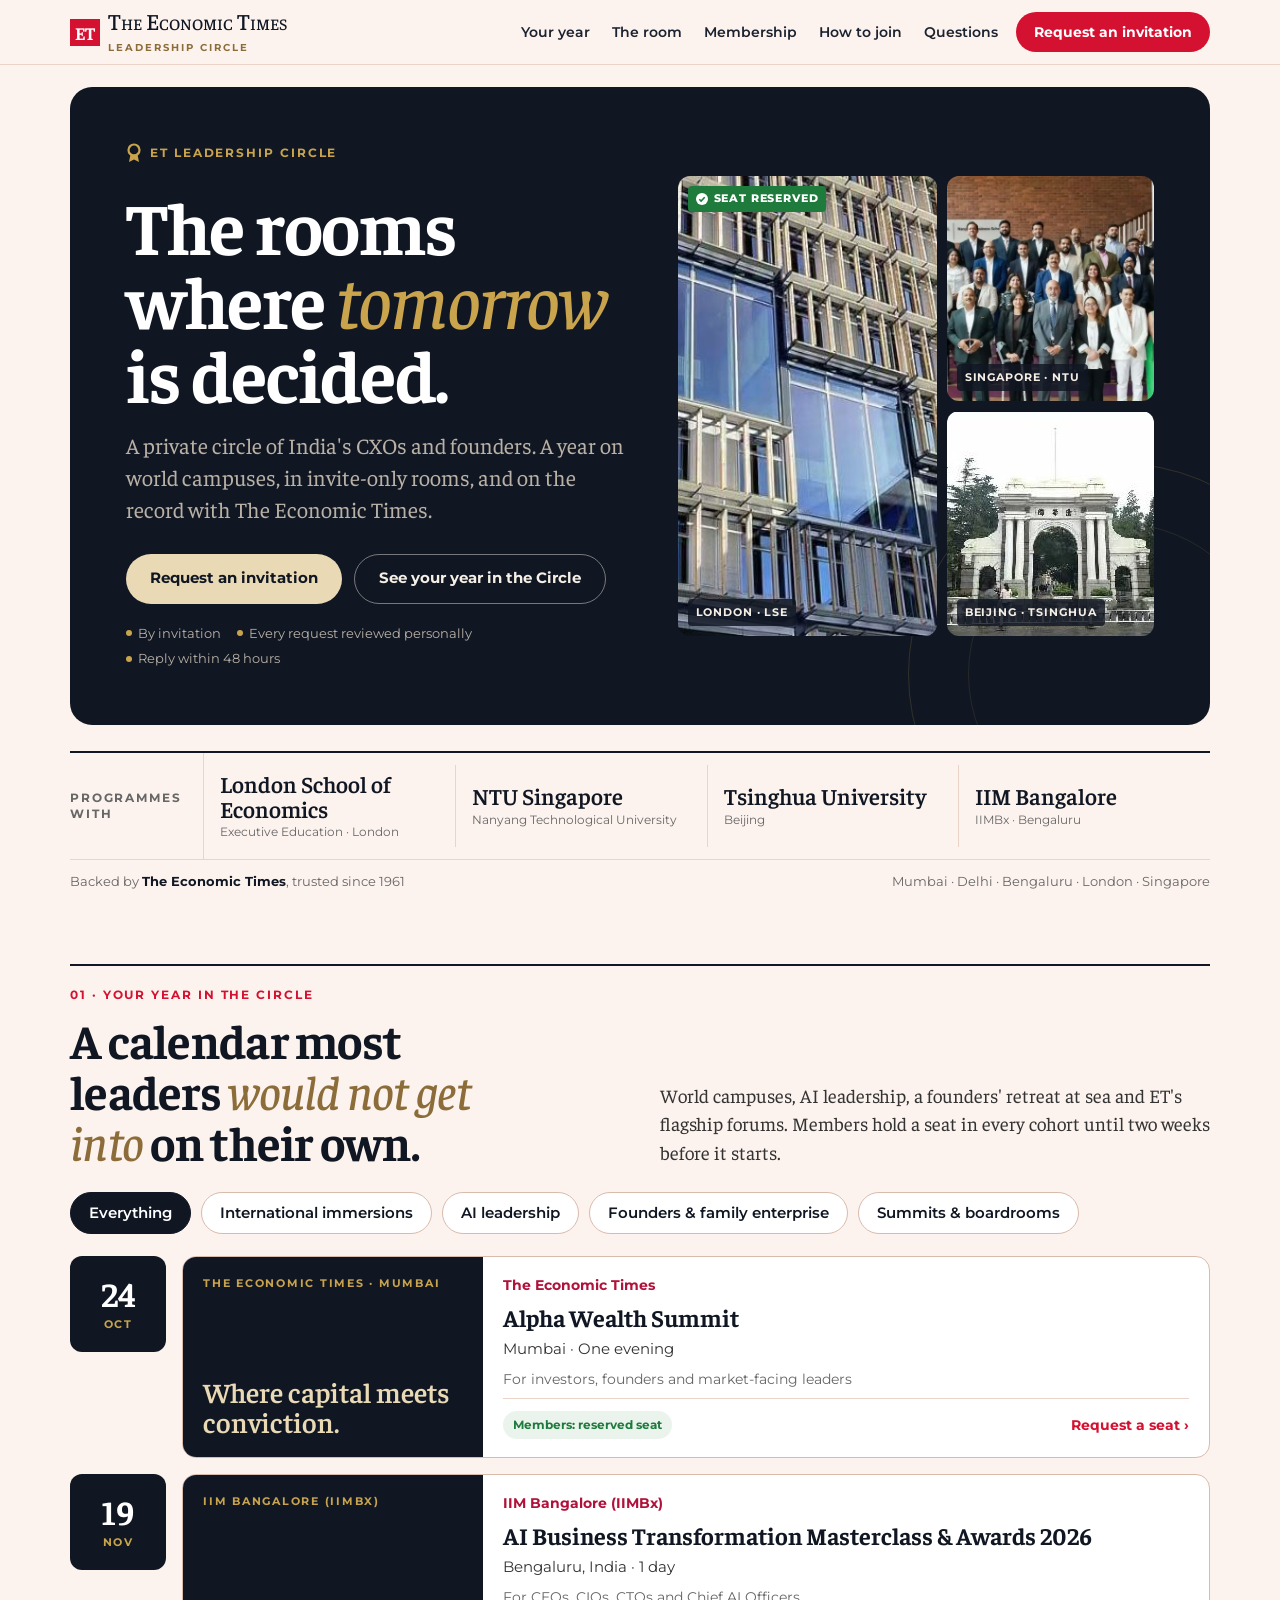
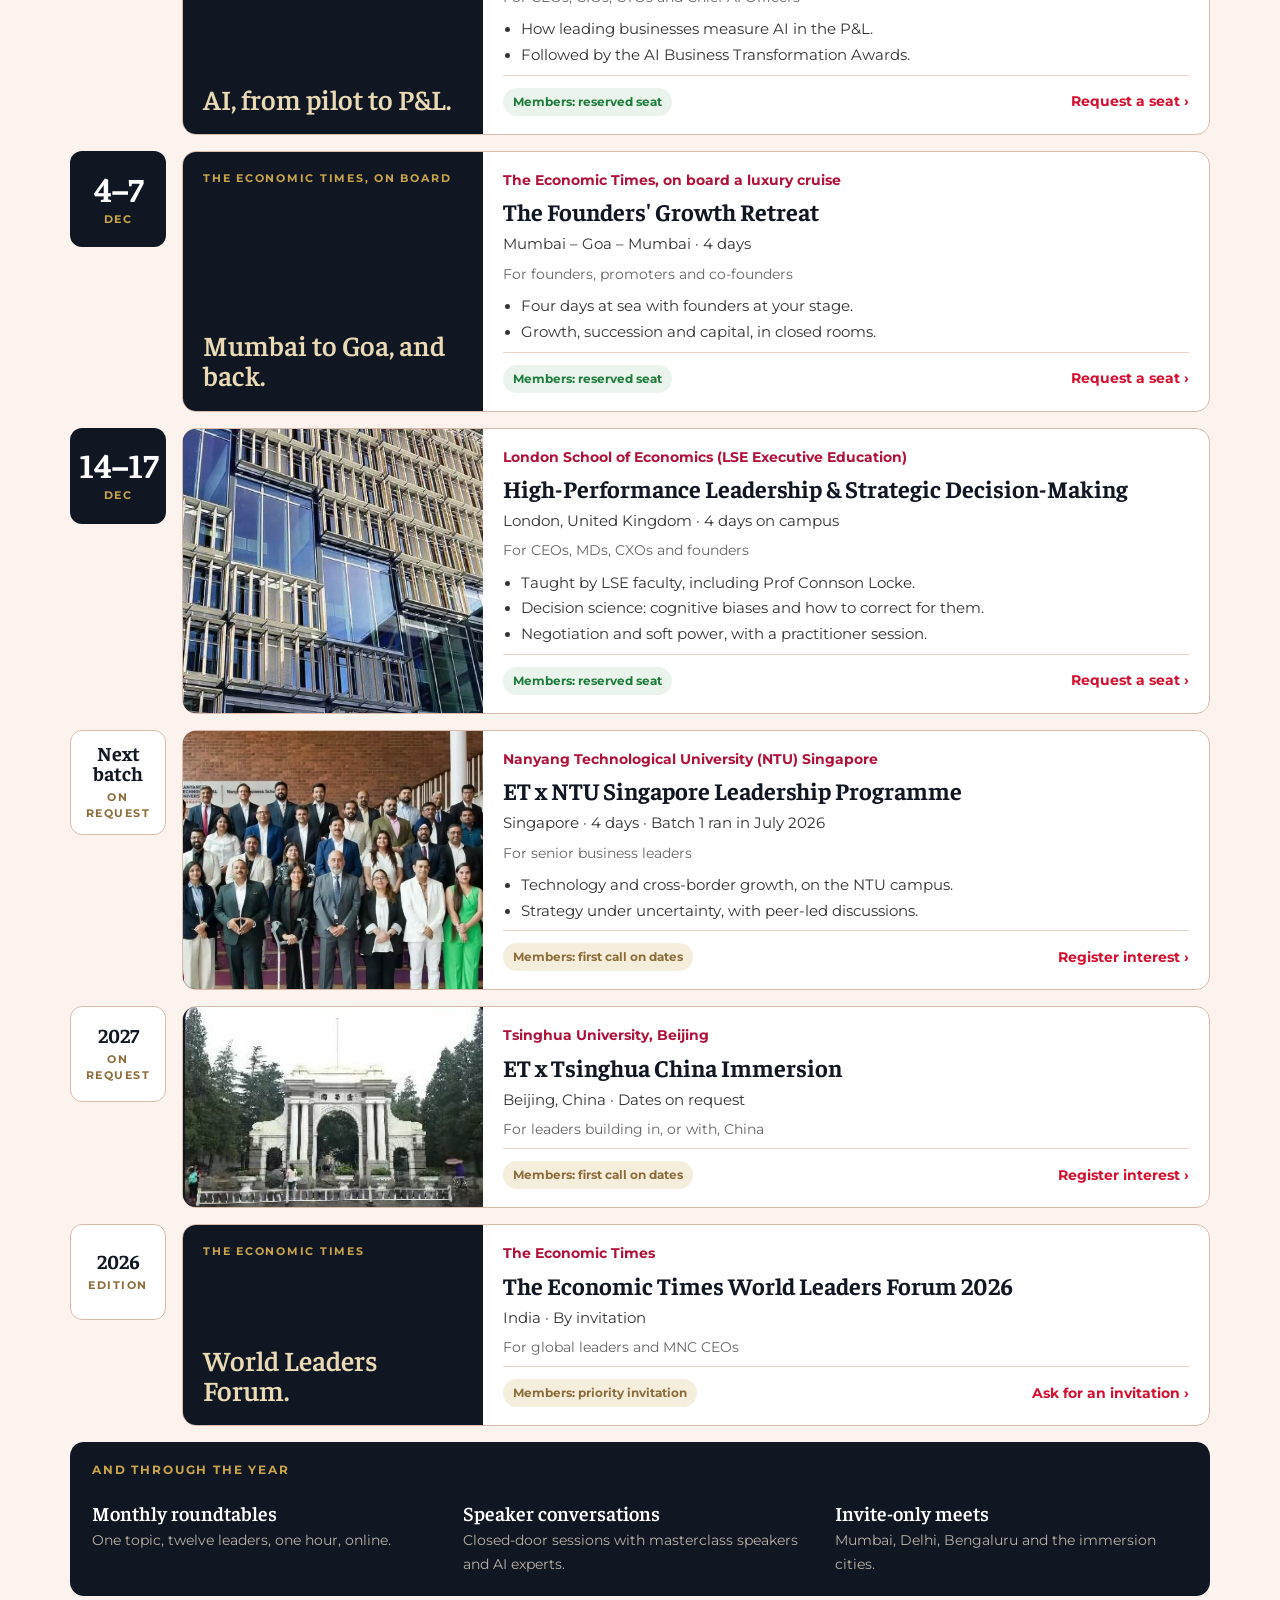
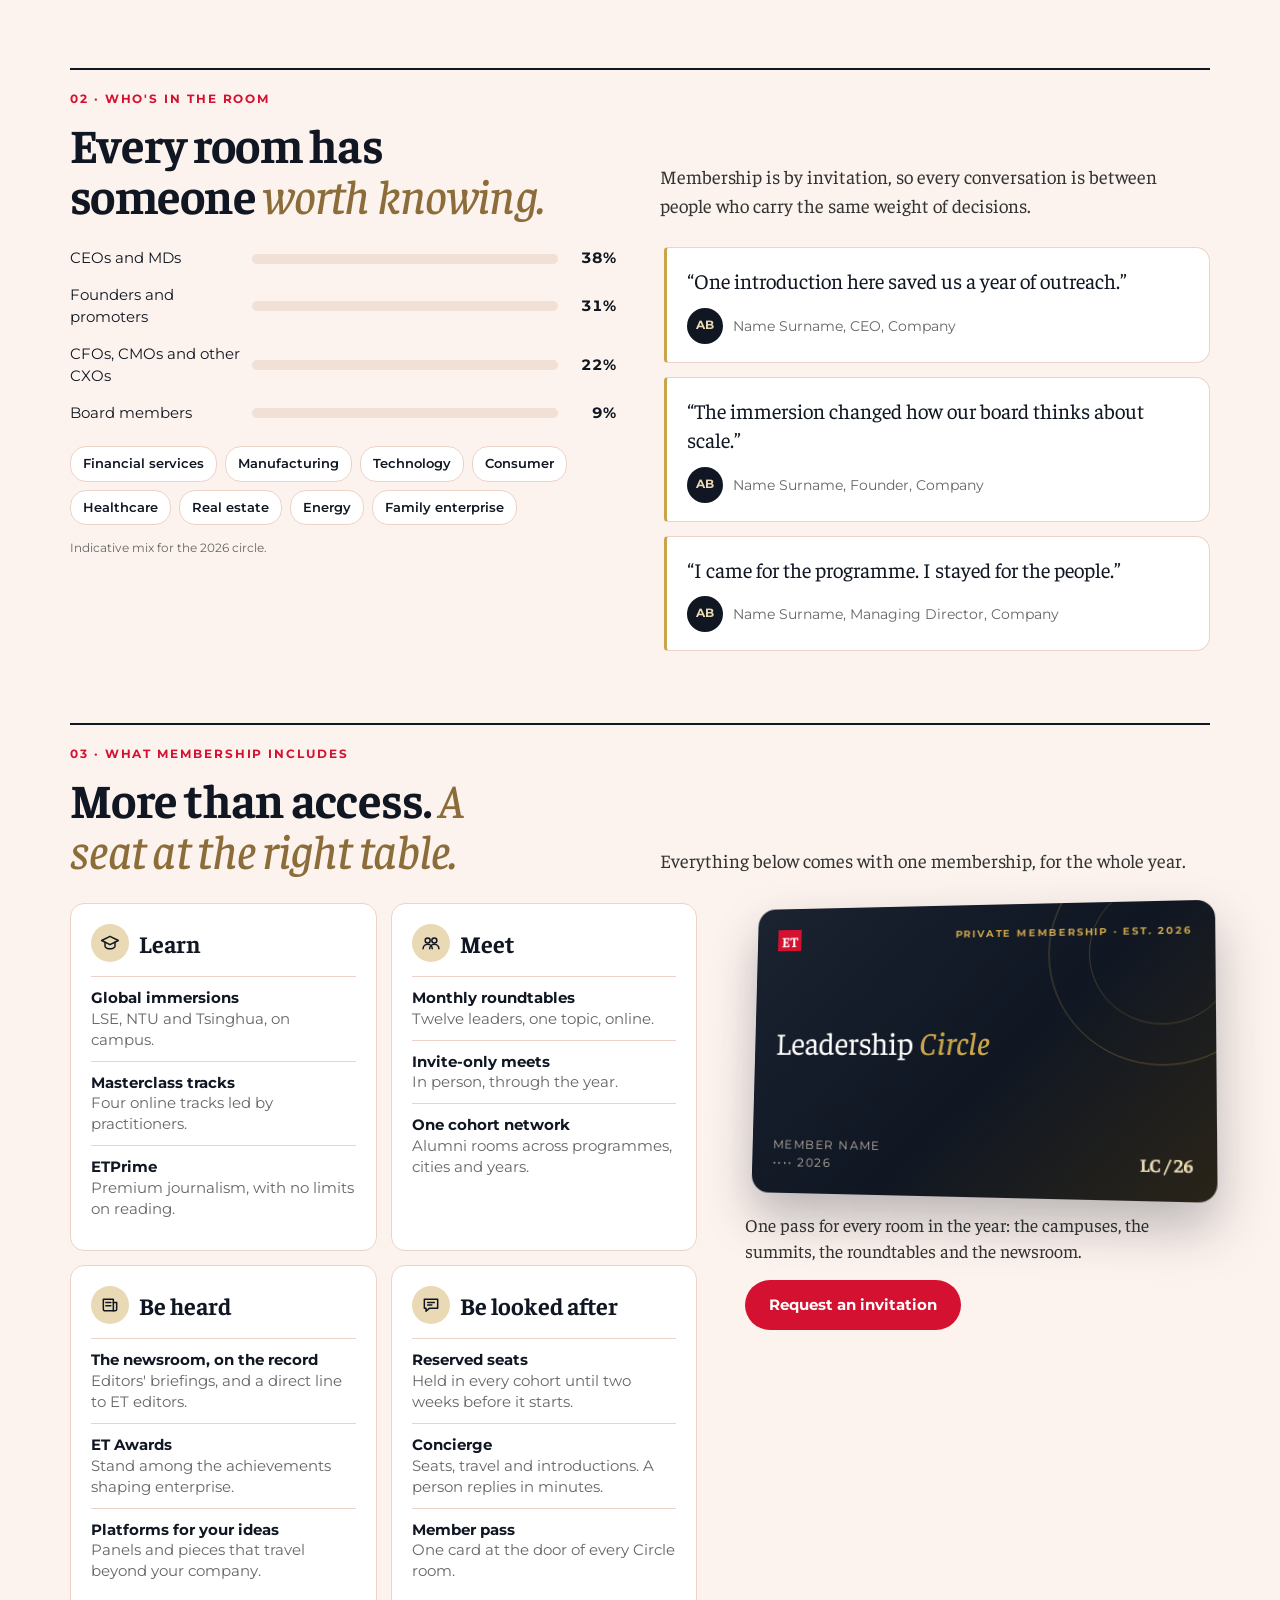
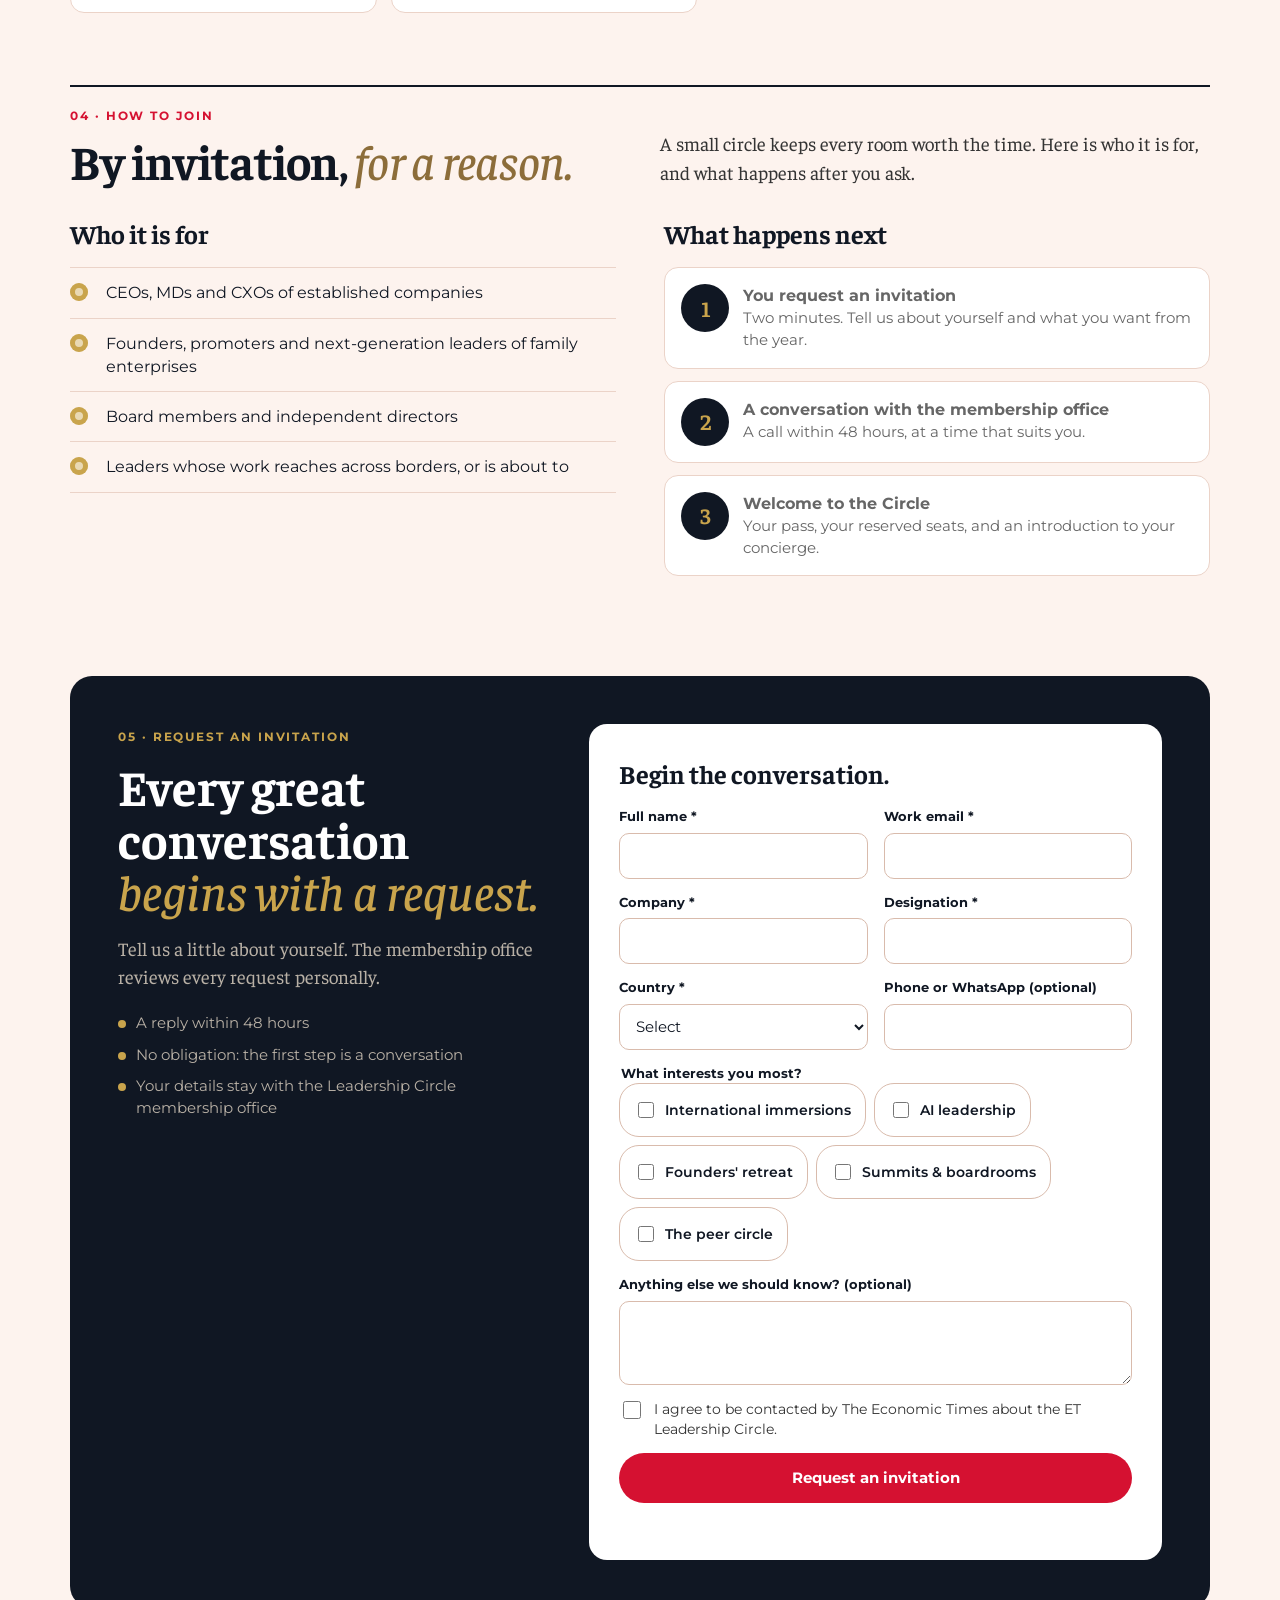
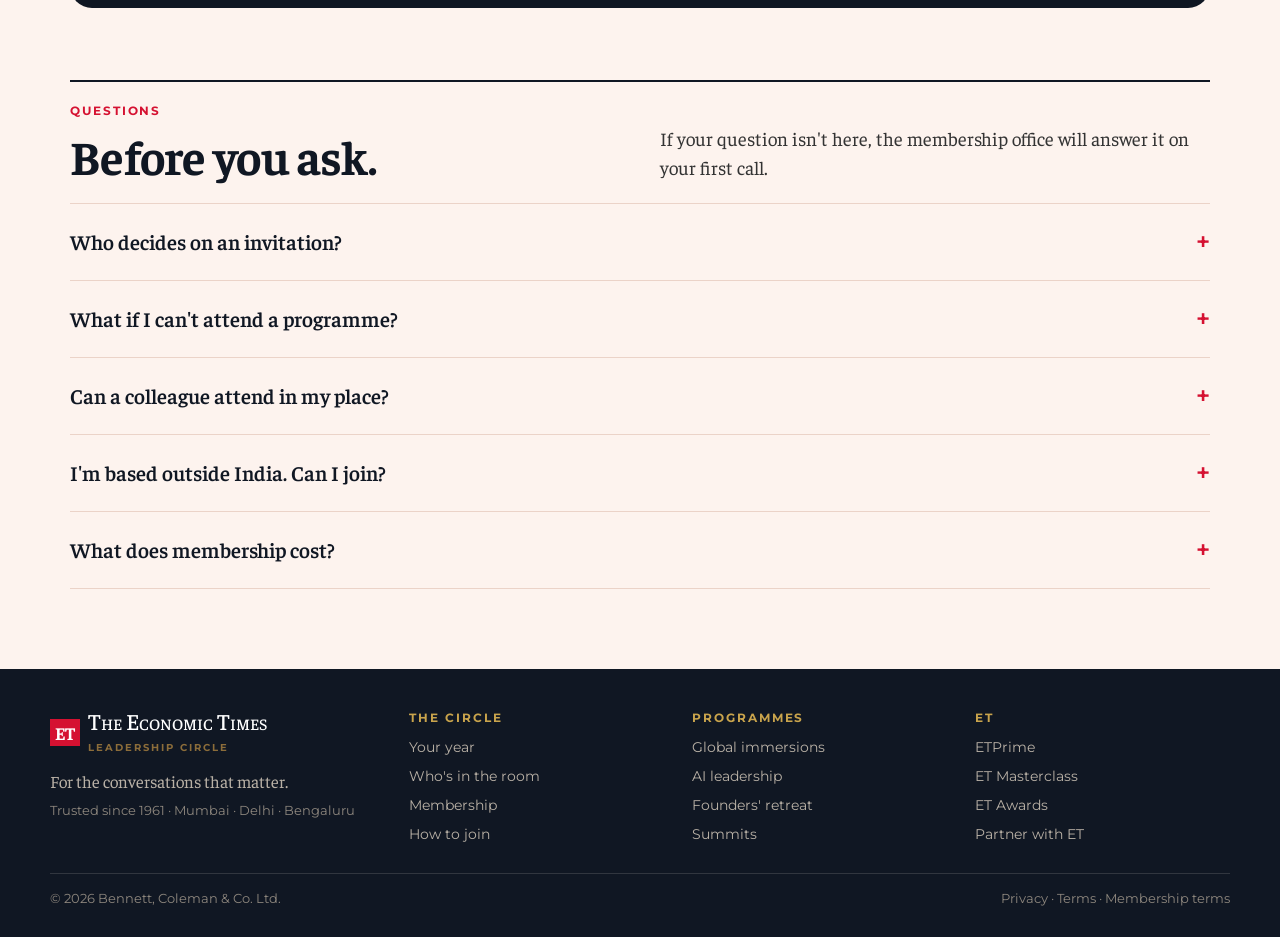
==== commit 09a10339: "Rebuild ET Leadership Circle landing page around a CXO's decision path Reorders the page: proof stri" ====
--- a/et-leadership-circle/ET-Leadership-Circle.html
+++ b/et-leadership-circle/ET-Leadership-Circle.html
@@ -4,15 +4,15 @@
 <meta charset="utf-8">
 <meta name="viewport" content="width=device-width, initial-scale=1, viewport-fit=cover">
 <title>ET Leadership Circle | The Economic Times</title>
-<meta name="description" content="ET Leadership Circle: programmes, immersions and rooms for India's CXOs and founders. Membership by application.">
+<meta name="description" content="ET Leadership Circle: a private circle of India's CXOs and founders, with programmes on world campuses, invite-only rooms and the full weight of The Economic Times. By invitation.">
 <link rel="preconnect" href="https://fonts.googleapis.com">
 <link rel="preconnect" href="https://fonts.gstatic.com" crossorigin>
 <link href="https://fonts.googleapis.com/css2?family=Faustina:ital,wght@0,400;0,500;0,600;0,700;1,400;1,500&family=Montserrat:wght@400;500;600;700;800&display=swap" rel="stylesheet">
 <style>
 :root{
-  --paper:#FDF3EE; --paper-2:#F8E7DE; --card:#FFFFFF; --line:#EBD3C8; --line-2:#D9BBAC;
-  --ink:#101723; --ink-2:#1B2230; --body:#333; --meta:#666; --mute:#8a8f98;
-  --red:#D51131; --inst:#B0123A; --gold:#C9A44C; --gold-ink:#8C6D3A; --gold-soft:#E9D9B4; --on-ink:#F5EFE6; --on-ink-2:#B9B1A6;
+  --paper:#FDF3EE; --card:#FFFFFF; --line:#EBD3C8; --line-2:#D9BBAC;
+  --ink:#101723; --ink-2:#1B2230; --body:#333; --meta:#666;
+  --red:#D51131; --inst:#B0123A; --gold:#C9A44C; --gold-ink:#8C6D3A; --gold-soft:#E9D9B4; --on-ink:#F5EFE6; --on-ink-2:#B9B1A6; --on-ink-3:#8E877E;
   --green:#1E7B3C;
   --serif:'Faustina',Georgia,'Times New Roman',serif; --sans:'Montserrat',system-ui,-apple-system,'Segoe UI',sans-serif;
 }
@@ -29,21 +29,22 @@
 .kick{display:inline-flex;align-items:center;gap:8px;font-size:12px;font-weight:700;letter-spacing:.16em;text-transform:uppercase}
 .kick.gold{color:var(--gold)}
 .kick.red{color:var(--red)}
-.kick svg{flex:none}
-.rule{border-top:2px solid var(--ink)}
-.btn{display:inline-flex;align-items:center;justify-content:center;gap:8px;min-height:48px;padding:0 22px;border-radius:24px;border:0;background:var(--red);color:#fff;font-weight:700;font-size:15px;text-decoration:none;cursor:pointer;white-space:nowrap}
+.btn{display:inline-flex;align-items:center;justify-content:center;gap:10px;min-height:50px;padding:0 24px;border-radius:25px;border:0;background:var(--red);color:#fff;font-weight:700;font-size:15px;text-decoration:none;cursor:pointer;white-space:nowrap;transition:transform .15s ease,box-shadow .15s ease}
+.btn:hover{transform:translateY(-1px);box-shadow:0 6px 18px rgba(213,17,49,.25)}
 .btn.gold{background:var(--gold-soft);color:var(--ink)}
-.btn.ghost{background:transparent;color:var(--ink);border:1.5px solid var(--ink)}
-.btn.ghost-light{background:transparent;color:var(--on-ink);border:1.5px solid rgba(245,239,230,.5)}
+.btn.gold:hover{box-shadow:0 6px 18px rgba(201,164,76,.35)}
+.btn.line-light{background:transparent;color:var(--on-ink);border:1.5px solid rgba(245,239,230,.45)}
+.btn.line-light:hover{box-shadow:none;border-color:var(--on-ink)}
 .link{color:var(--red);font-weight:700;font-size:14px;text-decoration:none;white-space:nowrap}
-.sec{padding:56px 0 0}
-.sec-head{padding-top:14px;display:flex;justify-content:space-between;align-items:baseline;gap:16px;flex-wrap:wrap}
-.sec-head h2{font-size:clamp(28px,4vw,40px);line-height:1.1;font-weight:700;letter-spacing:-.01em}
-.sec-head p{font-size:15px;color:var(--meta);max-width:560px;margin-top:6px}
-.sr{position:absolute;width:1px;height:1px;overflow:hidden;clip:rect(0 0 0 0);white-space:nowrap}
+.sec{padding:72px 0 0}
+.sec-head{border-top:2px solid var(--ink);padding-top:16px;display:grid;grid-template-columns:minmax(0,1fr) minmax(0,1fr);gap:16px 40px;align-items:end}
+.sec-head h2{font-size:clamp(30px,4.4vw,48px);line-height:1.06;font-weight:700;letter-spacing:-.015em;margin-top:8px}
+.sec-head h2 em{font-style:italic;font-weight:500;color:var(--gold-ink)}
+.sec-head p{font-family:var(--serif);font-size:19px;line-height:1.5;color:var(--body)}
+@media (max-width:860px){.sec-head{grid-template-columns:minmax(0,1fr)}}
 
 /* masthead */
-.top{position:sticky;top:0;z-index:20;background:var(--paper);border-bottom:1px solid var(--line)}
+.top{position:sticky;top:0;z-index:30;background:rgba(253,243,238,.94);backdrop-filter:saturate(1.2) blur(8px);-webkit-backdrop-filter:saturate(1.2) blur(8px);border-bottom:1px solid var(--line)}
 .top-in{display:flex;align-items:center;gap:18px;height:64px}
 .mast{display:flex;align-items:center;gap:8px;text-decoration:none;flex:none}
 .mast .et{background:var(--red);color:#fff;font-family:var(--serif);font-weight:700;font-size:18px;line-height:1;padding:5px 5px 4px}
@@ -52,138 +53,151 @@
 .nav{display:flex;gap:22px;margin-left:auto;font-size:14px;font-weight:600}
 .nav a{text-decoration:none;color:var(--ink-2)}
 .nav a:hover{color:var(--red)}
-.top .btn{min-height:40px;padding:0 16px;font-size:14px}
+.top .btn{min-height:40px;padding:0 18px;font-size:14px}
 @media (max-width:980px){.nav{display:none}.top .btn{margin-left:auto}}
 @media (max-width:420px){.mast .name{font-size:19px}.top .btn{padding:0 12px;font-size:13px}}
 
 /* hero */
 .hero{padding:22px 0 0}
-.hero-card{background:var(--ink);color:var(--on-ink);border-radius:20px;padding:clamp(24px,4vw,48px);display:grid;grid-template-columns:minmax(0,1.05fr) minmax(0,1fr);gap:clamp(24px,4vw,48px);align-items:center}
-.hero h1{font-size:clamp(38px,6vw,68px);line-height:1.02;font-weight:700;color:#fff;letter-spacing:-.015em;margin-top:16px}
+.hero-card{background:var(--ink);color:var(--on-ink);border-radius:22px;padding:clamp(26px,4.4vw,56px);display:grid;grid-template-columns:minmax(0,1.05fr) minmax(0,1fr);gap:clamp(24px,4vw,52px);align-items:center;position:relative;overflow:hidden}
+.hero-card::before{content:"";position:absolute;inset:auto -120px -160px auto;width:420px;height:420px;border-radius:50%;border:1px solid rgba(201,164,76,.18)}
+.hero-card::after{content:"";position:absolute;inset:auto -60px -100px auto;width:300px;height:300px;border-radius:50%;border:1px solid rgba(201,164,76,.12)}
+.hero h1{font-size:clamp(40px,6.4vw,74px);line-height:1;font-weight:700;color:#fff;letter-spacing:-.02em;margin-top:18px}
 .hero h1 em{font-style:italic;font-weight:500;color:var(--gold)}
-.hero .lede{font-family:var(--serif);font-size:clamp(18px,2vw,21px);line-height:1.45;color:var(--on-ink-2);margin-top:18px;max-width:520px}
-.hero .ctas{display:flex;gap:12px;flex-wrap:wrap;margin-top:26px}
-.hero .terms{margin-top:18px;font-size:13px;color:var(--on-ink-2)}
-.trio{display:grid;grid-template-columns:1.25fr 1fr;grid-template-rows:1fr 1fr;gap:10px;height:clamp(300px,36vw,440px)}
+.hero .lede{font-family:var(--serif);font-size:clamp(18px,2vw,22px);line-height:1.45;color:var(--on-ink-2);margin-top:20px;max-width:520px}
+.hero .ctas{display:flex;gap:12px;flex-wrap:wrap;margin-top:28px}
+.hero .terms{margin-top:20px;display:flex;flex-wrap:wrap;gap:6px 16px;font-size:13px;color:var(--on-ink-2)}
+.hero .terms span{display:inline-flex;align-items:center;gap:6px}
+.hero .terms span::before{content:"";width:6px;height:6px;border-radius:50%;background:var(--gold)}
+.trio{display:grid;grid-template-columns:1.25fr 1fr;grid-template-rows:1fr 1fr;gap:10px;height:clamp(300px,36vw,460px);position:relative;z-index:1}
 .trio figure{margin:0;position:relative;border-radius:12px;overflow:hidden;background:#222}
 .trio figure:first-child{grid-row:1 / span 2}
-.trio img{width:100%;height:100%;object-fit:cover}
+.trio img{width:100%;height:100%;object-fit:cover;transition:transform 1.2s ease}
+.trio figure:hover img{transform:scale(1.04)}
 .trio figcaption{position:absolute;left:10px;bottom:10px;background:rgba(16,23,35,.82);color:var(--on-ink);font-size:11px;font-weight:700;letter-spacing:.08em;text-transform:uppercase;padding:5px 8px;border-radius:4px}
 .badge{position:absolute;left:10px;top:10px;display:inline-flex;align-items:center;gap:6px;background:var(--green);color:#fff;font-size:10.5px;font-weight:800;letter-spacing:.08em;text-transform:uppercase;padding:5px 8px;border-radius:4px}
 @media (max-width:860px){.hero-card{grid-template-columns:minmax(0,1fr)}.trio{height:300px}}
 
-.stats{display:grid;grid-template-columns:repeat(4,minmax(0,1fr));margin-top:26px;border-top:2px solid var(--ink)}
-.stat{padding:18px 18px 4px 0}
-.stat+.stat{padding-left:18px;border-left:1px solid var(--line)}
-.stat b{display:block;font-family:var(--serif);font-size:44px;line-height:1;font-weight:700}
-.stat span{display:block;font-size:12px;font-weight:700;letter-spacing:.12em;text-transform:uppercase;color:var(--meta);margin-top:8px}
-@media (max-width:700px){.stats{grid-template-columns:repeat(2,minmax(0,1fr))}.stat:nth-child(3){padding-left:0;border-left:0}.stat:nth-child(n+3){border-top:1px solid var(--line)}}
-
-/* why */
-.why-grid{display:grid;grid-template-columns:minmax(0,.9fr) minmax(0,1.1fr);gap:clamp(24px,4vw,56px);margin-top:28px;align-items:start}
-.why-big{font-family:var(--serif);font-size:clamp(28px,3.6vw,42px);line-height:1.12;font-weight:700}
-.why-big em{font-style:italic;font-weight:500;color:var(--gold-ink)}
-.why-big + p{font-family:var(--serif);font-size:19px;line-height:1.5;color:var(--body);margin-top:16px}
-.returns{display:grid;grid-template-columns:repeat(2,minmax(0,1fr));border-top:1px solid var(--line)}
-.ret{padding:20px 20px 20px 0;border-bottom:1px solid var(--line)}
-.ret:nth-child(2n){padding-left:20px;border-left:1px solid var(--line)}
-.ret .n{font-family:var(--serif);font-size:15px;font-weight:600;color:var(--red)}
-.ret h3{font-size:24px;font-weight:600;margin-top:4px}
-.ret p{font-size:14.5px;color:var(--meta);margin-top:6px;line-height:1.5}
-@media (max-width:860px){.why-grid{grid-template-columns:minmax(0,1fr)}}
-@media (max-width:520px){.returns{grid-template-columns:minmax(0,1fr)}.ret:nth-child(2n){padding-left:0;border-left:0}}
-
-/* promise */
-.promise{margin-top:28px;display:grid;grid-template-columns:repeat(4,minmax(0,1fr));gap:14px}
-.pr{background:var(--card);border:1px solid var(--line);border-radius:14px;padding:20px;display:flex;flex-direction:column;gap:10px}
-.pr .ico{width:44px;height:44px;border-radius:50%;background:var(--gold-soft);display:grid;place-items:center;color:var(--ink)}
-.pr h3{font-size:22px;font-weight:600;line-height:1.15}
-.pr p{font-size:14.5px;color:var(--meta);line-height:1.5}
-.pr.ink{background:var(--ink);border-color:var(--ink);color:var(--on-ink)}
-.pr.ink h3{color:var(--gold-soft)}
-.pr.ink p{color:var(--on-ink-2)}
-.pr.ink .ico{background:var(--gold-soft)}
-@media (max-width:980px){.promise{grid-template-columns:repeat(2,minmax(0,1fr))}}
-@media (max-width:520px){.promise{grid-template-columns:minmax(0,1fr)}}
-
-/* programmes */
-.chips{display:flex;gap:10px;overflow-x:auto;padding:22px 0 4px;scrollbar-width:none}
+/* proof strip */
+.proof{margin-top:26px;border-top:2px solid var(--ink);border-bottom:1px solid var(--line);display:grid;grid-template-columns:auto repeat(4,minmax(0,1fr));align-items:center}
+.proof .lab{font-size:11.5px;font-weight:700;letter-spacing:.16em;text-transform:uppercase;color:var(--meta);padding:18px 22px 18px 0;line-height:1.4}
+.proof .org{padding:18px 16px;border-left:1px solid var(--line);display:flex;flex-direction:column;gap:2px}
+.proof .org b{font-family:var(--serif);font-size:clamp(18px,1.9vw,23px);font-weight:600;line-height:1.1}
+.proof .org span{font-size:12px;color:var(--meta)}
+.backed{display:flex;justify-content:space-between;gap:12px;flex-wrap:wrap;padding:12px 0 0;font-size:13px;color:var(--meta)}
+.backed b{color:var(--ink)}
+@media (max-width:860px){.proof{grid-template-columns:repeat(2,minmax(0,1fr))}.proof .lab{grid-column:1 / -1;padding-bottom:6px}.proof .org:nth-child(2n){border-left:0;padding-left:0}.proof .org{border-top:1px solid var(--line)}}
+
+/* year */
+.chips{display:flex;gap:10px;overflow-x:auto;padding:26px 0 4px;scrollbar-width:none}
 .chips::-webkit-scrollbar{display:none}
 .chip{flex:none;min-height:42px;padding:0 18px;border-radius:21px;border:1.5px solid var(--line-2);background:var(--card);font-size:14.5px;font-weight:600;cursor:pointer;color:var(--ink)}
 .chip[aria-pressed="true"]{background:var(--ink);border-color:var(--ink);color:#fff}
-.progs{display:grid;grid-template-columns:repeat(3,minmax(0,1fr));gap:18px;margin-top:18px}
-.prog{background:var(--card);border:1px solid var(--line-2);border-radius:14px;overflow:hidden;display:flex;flex-direction:column}
-.prog .ph{position:relative;aspect-ratio:16/9;background:#1B2230;overflow:hidden}
-.prog .ph img{width:100%;height:100%;object-fit:cover}
-.prog .ph.type{display:flex;align-items:flex-end;padding:18px;background:var(--ink)}
-.prog .ph.type .big{font-family:var(--serif);font-size:30px;line-height:1.05;font-weight:600;color:var(--gold-soft)}
-.prog .ph.type small{position:absolute;left:18px;top:16px;right:110px;white-space:nowrap;overflow:hidden;text-overflow:ellipsis;font-size:11px;font-weight:700;letter-spacing:.16em;text-transform:uppercase;color:var(--gold)}
-.prog .bd{padding:16px 18px 18px;display:flex;flex-direction:column;gap:8px;flex:1}
-.prog .inst{font-size:13.5px;font-weight:700;color:var(--inst);white-space:nowrap;overflow:hidden;text-overflow:ellipsis}
-.prog h3{font-size:22px;line-height:1.18;font-weight:700}
-.prog .where{font-size:14.5px;color:var(--body)}
-.prog .for{font-size:13.5px;color:var(--meta)}
-.prog .foot{margin-top:auto;padding-top:10px;display:flex;justify-content:space-between;align-items:center;gap:10px;border-top:1px solid var(--line)}
-.prog .price{font-weight:800;font-size:15.5px}
-.prog details{font-size:14px;color:var(--body)}
-.prog summary{cursor:pointer;color:var(--red);font-weight:700;list-style:none;font-size:14px}
-.prog summary::-webkit-details-marker{display:none}
-.prog details ul{margin:10px 0 0;padding-left:18px;display:flex;flex-direction:column;gap:6px}
-.prog .tag{position:absolute;right:10px;top:10px;background:rgba(253,243,238,.95);color:var(--ink);font-size:10.5px;font-weight:800;letter-spacing:.08em;text-transform:uppercase;padding:5px 8px;border-radius:4px}
-.prog[hidden]{display:none}
-@media (max-width:980px){.progs{grid-template-columns:repeat(2,minmax(0,1fr))}}
-@media (max-width:600px){.progs{grid-template-columns:minmax(0,1fr)}}
-
-/* circle */
-.circle{margin-top:28px;background:var(--ink);color:var(--on-ink);border-radius:20px;padding:clamp(24px,4vw,44px);display:grid;grid-template-columns:minmax(0,1fr) minmax(0,1fr);gap:clamp(24px,4vw,48px)}
-.circle h3{font-size:clamp(28px,3.4vw,38px);line-height:1.1;color:#fff;font-weight:700}
-.circle h3 em{color:var(--gold);font-style:italic;font-weight:500}
-.circle .lede{font-family:var(--serif);font-size:18px;color:var(--on-ink-2);margin-top:14px;line-height:1.5}
-.clist{list-style:none;margin:0;padding:0;display:flex;flex-direction:column}
-.clist li{display:grid;grid-template-columns:44px minmax(0,1fr);gap:14px;padding:16px 0;border-top:1px solid rgba(245,239,230,.14)}
-.clist li:last-child{border-bottom:1px solid rgba(245,239,230,.14)}
-.clist .n{font-family:var(--serif);font-size:26px;color:var(--gold);line-height:1}
-.clist b{display:block;font-size:16px;color:#fff}
-.clist span{font-size:14px;color:var(--on-ink-2)}
-.voices{display:grid;grid-template-columns:repeat(3,minmax(0,1fr));gap:14px;grid-column:1 / -1}
-.voice{border-top:2px solid var(--gold);padding-top:14px}
-.voice q{display:block;font-family:var(--serif);font-size:19px;line-height:1.4;color:#fff;quotes:"“" "”"}
-.voice .who{display:flex;align-items:center;gap:10px;margin-top:12px;font-size:13px;color:var(--on-ink-2)}
-.voice .av{width:34px;height:34px;border-radius:50%;border:1.5px solid var(--gold);display:grid;place-items:center;font-size:11px;font-weight:700;color:var(--gold-soft);flex:none}
-.voice .note{font-size:11px;color:#8E877E;margin-top:6px}
-@media (max-width:860px){.circle{grid-template-columns:minmax(0,1fr)}.voices{grid-template-columns:minmax(0,1fr)}}
-
-/* recognition + ecosystem */
-.rec{margin-top:22px;border-top:1px solid var(--line)}
-.rec-row{display:grid;grid-template-columns:52px minmax(0,1fr) minmax(0,1.1fr);gap:18px;align-items:baseline;padding:20px 0;border-bottom:1px solid var(--line)}
-.rec-row .n{font-family:var(--serif);font-size:20px;color:var(--red);font-weight:600}
-.rec-row h3{font-size:24px;font-weight:600;line-height:1.2}
-.rec-row h3 small{display:block;font-family:var(--sans);font-size:12px;font-weight:700;letter-spacing:.12em;text-transform:uppercase;color:var(--gold-ink);margin-top:4px}
-.rec-row p{font-size:15px;color:var(--meta)}
-@media (max-width:700px){.rec-row{grid-template-columns:40px minmax(0,1fr)}.rec-row p{grid-column:2}}
-.eco{display:grid;grid-template-columns:repeat(4,minmax(0,1fr));gap:14px;margin-top:22px}
-.eco a{background:var(--card);border:1px solid var(--line);border-radius:14px;padding:18px;text-decoration:none;display:flex;flex-direction:column;gap:6px}
-.eco b{font-family:var(--serif);font-size:20px;font-weight:600}
-.eco b i{font-style:normal;background:var(--red);color:#fff;font-size:12px;padding:1px 4px;margin-right:6px;vertical-align:3px}
-.eco span{font-size:14px;color:var(--meta)}
-@media (max-width:860px){.eco{grid-template-columns:repeat(2,minmax(0,1fr))}}
+.year{margin-top:18px;display:flex;flex-direction:column;gap:16px}
+.ev{display:grid;grid-template-columns:96px minmax(0,1fr);gap:16px}
+.ev[hidden]{display:none}
+.date{background:var(--ink);color:#fff;border-radius:12px;display:flex;flex-direction:column;align-items:center;justify-content:center;padding:12px 6px;text-align:center;align-self:start;min-height:96px}
+.date b{font-family:var(--serif);font-size:34px;line-height:1;font-weight:700}
+.date span{font-size:11px;font-weight:700;letter-spacing:.14em;text-transform:uppercase;color:var(--gold);margin-top:6px}
+.date.soft{background:var(--card);color:var(--ink);border:1.5px solid var(--line-2)}
+.date.soft b{font-size:20px}
+.date.soft span{color:var(--gold-ink)}
+.evc{background:var(--card);border:1px solid var(--line-2);border-radius:14px;overflow:hidden;display:grid;grid-template-columns:minmax(0,300px) minmax(0,1fr)}
+.evc .ph{position:relative;min-height:200px;background:var(--ink)}
+.evc .ph img{position:absolute;inset:0;width:100%;height:100%;object-fit:cover}
+.evc .ph.type{display:flex;align-items:flex-end;padding:20px}
+.evc .ph.type .big{font-family:var(--serif);font-size:28px;line-height:1.08;font-weight:600;color:var(--gold-soft)}
+.evc .ph.type small{position:absolute;left:20px;top:18px;right:20px;font-size:11px;font-weight:700;letter-spacing:.16em;text-transform:uppercase;color:var(--gold)}
+.evc .bd{padding:18px 20px;display:flex;flex-direction:column;gap:8px}
+.inst{font-size:13.5px;font-weight:700;color:var(--inst)}
+.evc h3{font-size:24px;line-height:1.16;font-weight:700}
+.where{font-size:14.5px;color:var(--body)}
+.for{font-size:13.5px;color:var(--meta)}
+.evc ul{margin:4px 0 0;padding-left:18px;font-size:14.5px;color:var(--body);display:flex;flex-direction:column;gap:4px}
+.evc .foot{margin-top:auto;padding-top:12px;display:flex;justify-content:space-between;align-items:center;gap:10px;border-top:1px solid var(--line)}
+.pill{display:inline-flex;align-items:center;gap:6px;font-size:12px;font-weight:700;padding:5px 10px;border-radius:14px;background:#EAF4EC;color:var(--green)}
+.pill.gold{background:#F6EEDC;color:var(--gold-ink)}
+@media (max-width:860px){.evc{grid-template-columns:minmax(0,1fr)}.evc .ph{min-height:190px}}
+@media (max-width:520px){.ev{grid-template-columns:minmax(0,1fr)}.date{flex-direction:row;gap:10px;justify-content:flex-start;min-height:0;padding:10px 14px}.date span{margin-top:0}.date b{font-size:24px}}
+.always{margin-top:16px;background:var(--ink);color:var(--on-ink);border-radius:14px;padding:20px 22px;display:grid;grid-template-columns:repeat(3,minmax(0,1fr));gap:18px}
+.always .t{grid-column:1 / -1;font-size:11.5px;font-weight:700;letter-spacing:.16em;text-transform:uppercase;color:var(--gold)}
+.always b{display:block;font-family:var(--serif);font-size:20px;color:#fff;font-weight:600}
+.always span{font-size:14px;color:var(--on-ink-2)}
+@media (max-width:760px){.always{grid-template-columns:minmax(0,1fr)}}
+
+/* room */
+.room{margin-top:28px;display:grid;grid-template-columns:minmax(0,1fr) minmax(0,1fr);gap:clamp(24px,4vw,48px)}
+.mix{display:flex;flex-direction:column;gap:14px}
+.mix .row{display:grid;grid-template-columns:minmax(0,170px) minmax(0,1fr) 46px;gap:12px;align-items:center;font-size:15px}
+.mix .bar{height:10px;border-radius:5px;background:#F1E0D6;overflow:hidden}
+.mix .bar i{display:block;height:100%;background:var(--ink);border-radius:5px;width:0;transition:width 1.1s cubic-bezier(.2,.8,.2,1)}
+.in .mix .bar i{width:var(--w)}
+.mix .row b{text-align:right;font-variant-numeric:tabular-nums}
+.inds{display:flex;flex-wrap:wrap;gap:8px;margin-top:8px}
+.inds span{font-size:13px;font-weight:600;padding:7px 12px;border-radius:16px;background:var(--card);border:1px solid var(--line)}
+.note{font-size:12px;color:var(--meta)}
+.quotes{display:flex;flex-direction:column;gap:14px}
+.q{background:var(--card);border:1px solid var(--line);border-left:3px solid var(--gold);border-radius:4px 14px 14px 4px;padding:18px 20px;margin:0}
+.q blockquote{margin:0;font-family:var(--serif);font-size:21px;line-height:1.4}
+.q figcaption{display:flex;align-items:center;gap:10px;margin-top:12px;font-size:13.5px;color:var(--meta)}
+.q .av{width:36px;height:36px;border-radius:50%;background:var(--ink);color:var(--gold-soft);display:grid;place-items:center;font-size:11.5px;font-weight:700;flex:none}
+@media (max-width:860px){.room{grid-template-columns:minmax(0,1fr)}}
+@media (max-width:420px){.mix .row{grid-template-columns:minmax(0,1fr) 46px}.mix .bar{grid-column:1 / -1;grid-row:2}}
+
+/* includes */
+.inc{margin-top:28px;display:grid;grid-template-columns:minmax(0,1.35fr) minmax(0,1fr);gap:clamp(24px,4vw,48px);align-items:start}
+.groups{display:grid;grid-template-columns:repeat(2,minmax(0,1fr));gap:14px}
+.grp{background:var(--card);border:1px solid var(--line);border-radius:14px;padding:20px}
+.grp h3{font-size:24px;font-weight:700;display:flex;align-items:center;gap:10px}
+.grp h3 .ico{width:38px;height:38px;border-radius:50%;background:var(--gold-soft);display:grid;place-items:center;flex:none}
+.grp ul{list-style:none;margin:14px 0 0;padding:0;display:flex;flex-direction:column}
+.grp li{padding:10px 0;border-top:1px solid var(--line);font-size:14.5px;line-height:1.45}
+.grp li b{display:block;font-size:15px}
+.grp li span{color:var(--meta)}
+@media (max-width:600px){.groups{grid-template-columns:minmax(0,1fr)}}
+.pass-wrap{position:sticky;top:96px;display:flex;flex-direction:column;gap:16px}
+.pass{aspect-ratio:1.586;border-radius:18px;padding:22px;background:linear-gradient(135deg,#1B2230 0%,#101723 55%,#2A2418 100%);color:var(--on-ink);display:flex;flex-direction:column;justify-content:space-between;position:relative;overflow:hidden;box-shadow:0 24px 50px rgba(16,23,35,.28);transform:perspective(900px) rotateY(-8deg) rotateX(4deg);transition:transform .6s ease}
+.pass:hover{transform:perspective(900px) rotateY(0) rotateX(0)}
+.pass::before{content:"";position:absolute;right:-60px;top:-60px;width:220px;height:220px;border-radius:50%;border:1px solid rgba(201,164,76,.35)}
+.pass::after{content:"";position:absolute;right:-20px;top:-20px;width:140px;height:140px;border-radius:50%;border:1px solid rgba(201,164,76,.25)}
+.pass .r1{display:flex;justify-content:space-between;align-items:flex-start;position:relative;z-index:1}
+.pass .r1 .et{background:var(--red);color:#fff;font-family:var(--serif);font-weight:700;font-size:15px;padding:4px 4px 3px;line-height:1}
+.pass .r1 small{font-size:10px;font-weight:700;letter-spacing:.18em;text-transform:uppercase;color:var(--gold)}
+.pass .nm{font-family:var(--serif);font-size:clamp(24px,2.6vw,32px);line-height:1;color:#fff}
+.pass .nm em{color:var(--gold);font-style:italic;font-weight:500}
+.pass .r3{display:flex;justify-content:space-between;align-items:flex-end;font-size:12px;color:var(--on-ink-2);letter-spacing:.12em}
+.pass .r3 b{font-family:var(--serif);font-size:18px;letter-spacing:0;color:var(--gold-soft)}
+.pass-note{font-family:var(--serif);font-size:18px;line-height:1.45;color:var(--body)}
+@media (max-width:860px){.inc{grid-template-columns:minmax(0,1fr)}.pass-wrap{position:static;order:-1;max-width:420px}}
+
+/* who + how */
+.who{margin-top:28px;display:grid;grid-template-columns:minmax(0,1fr) minmax(0,1fr);gap:clamp(24px,4vw,48px)}
+.who h3{font-size:26px;font-weight:700}
+.elig{list-style:none;margin:14px 0 0;padding:0;border-top:1px solid var(--line)}
+.elig li{display:grid;grid-template-columns:26px minmax(0,1fr);gap:10px;padding:13px 0;border-bottom:1px solid var(--line);font-size:15.5px}
+.elig li::before{content:"";width:18px;height:18px;margin-top:2px;border-radius:50%;background:var(--gold-soft);box-shadow:inset 0 0 0 5px var(--gold)}
+.steps{list-style:none;margin:14px 0 0;padding:0;display:flex;flex-direction:column;gap:12px;counter-reset:s}
+.steps li{counter-increment:s;display:grid;grid-template-columns:48px minmax(0,1fr);gap:14px;background:var(--card);border:1px solid var(--line);border-radius:14px;padding:16px}
+.steps li::before{content:counter(s);width:48px;height:48px;border-radius:50%;background:var(--ink);color:var(--gold);display:grid;place-items:center;font-family:var(--serif);font-size:22px;font-weight:700}
+.steps b{display:block;font-size:16px}
+.steps span{font-size:14.5px;color:var(--meta)}
+@media (max-width:860px){.who{grid-template-columns:minmax(0,1fr)}}
 
 /* request */
-.req{margin-top:28px;display:grid;grid-template-columns:minmax(0,.9fr) minmax(0,1.1fr);gap:clamp(24px,4vw,48px);align-items:start}
-.price-big{font-family:var(--serif);font-size:clamp(52px,7vw,80px);line-height:1;font-weight:700}
-.price-sub{font-size:14.5px;color:var(--meta);margin-top:8px}
-.incl{list-style:none;margin:22px 0 0;padding:0;border-top:1px solid var(--line)}
-.incl li{display:grid;grid-template-columns:24px minmax(0,1fr);gap:10px;padding:12px 0;border-bottom:1px solid var(--line);font-size:15px}
-.incl li::before{content:"";width:16px;height:16px;margin-top:3px;border-radius:50%;background:var(--gold-soft);box-shadow:inset 0 0 0 4px var(--gold)}
-.fineprint{font-size:13.5px;color:var(--meta);margin-top:16px;line-height:1.55}
-form.card{background:var(--card);border:1px solid var(--line-2);border-radius:18px;padding:clamp(20px,3vw,32px);display:grid;grid-template-columns:repeat(2,minmax(0,1fr));gap:14px 16px}
-form.card h3{grid-column:1 / -1;font-size:28px;font-weight:700}
-form.card .intro{grid-column:1 / -1;font-size:14.5px;color:var(--meta);margin-top:-8px}
+.req{margin-top:28px;background:var(--ink);color:var(--on-ink);border-radius:22px;padding:clamp(24px,4vw,48px);display:grid;grid-template-columns:minmax(0,.85fr) minmax(0,1.15fr);gap:clamp(24px,4vw,48px);align-items:start}
+.req h2{font-size:clamp(32px,4.4vw,50px);line-height:1.05;color:#fff;font-weight:700}
+.req h2 em{color:var(--gold);font-style:italic;font-weight:500}
+.req .lede{font-family:var(--serif);font-size:19px;line-height:1.5;color:var(--on-ink-2);margin-top:16px}
+.req .assure{list-style:none;margin:22px 0 0;padding:0;display:flex;flex-direction:column;gap:10px;font-size:14.5px;color:var(--on-ink-2)}
+.req .assure li{display:flex;gap:10px;align-items:flex-start}
+.req .assure li::before{content:"";width:8px;height:8px;margin-top:7px;border-radius:50%;background:var(--gold);flex:none}
+form.card{background:var(--card);color:var(--ink);border-radius:18px;padding:clamp(20px,3vw,30px);display:grid;grid-template-columns:repeat(2,minmax(0,1fr));gap:14px 16px}
+form.card h3{grid-column:1 / -1;font-size:26px;font-weight:700}
 .field{display:flex;flex-direction:column;gap:6px}
 .field.full{grid-column:1 / -1}
 .field label,.field legend{font-size:13px;font-weight:700}
 .field input,.field select,.field textarea{min-height:46px;border:1.5px solid var(--line-2);border-radius:10px;background:#fff;padding:0 12px;font:inherit;font-size:15px;color:var(--ink)}
-.field textarea{padding:10px 12px;min-height:90px;resize:vertical}
+.field textarea{padding:10px 12px;min-height:84px;resize:vertical}
 .field input:focus,.field textarea:focus,.field select:focus{outline:none;border-color:var(--ink)}
 .field.err input,.field.err select{border-color:var(--red);background:#FFF4F5}
 fieldset.field{border:0;padding:0;margin:0}
@@ -198,23 +212,45 @@
 .msg{font-size:14px;font-weight:600;min-height:1.2em}
 .msg.bad{color:var(--red)}
 .msg.good{color:var(--green)}
+.done{grid-column:1 / -1;display:none;flex-direction:column;gap:10px;padding:10px 0}
+.done b{font-family:var(--serif);font-size:28px}
+form.card.sent > :not(.done){display:none}
+form.card.sent .done{display:flex}
 @media (max-width:860px){.req{grid-template-columns:minmax(0,1fr)}}
 @media (max-width:520px){form.card{grid-template-columns:minmax(0,1fr)}}
 
+/* faq */
+.faq{margin-top:22px;border-top:1px solid var(--line)}
+.faq details{border-bottom:1px solid var(--line)}
+.faq summary{cursor:pointer;list-style:none;display:flex;justify-content:space-between;gap:16px;align-items:center;padding:20px 0;font-family:var(--serif);font-size:21px;font-weight:600}
+.faq summary::-webkit-details-marker{display:none}
+.faq summary::after{content:"+";font-family:var(--sans);font-size:24px;color:var(--red);flex:none;transition:transform .2s}
+.faq details[open] summary::after{transform:rotate(45deg)}
+.faq details p{padding:0 0 20px;font-size:15.5px;color:var(--body);max-width:760px;line-height:1.6}
+
+/* sticky ask (mobile) */
+.ask{position:fixed;left:12px;right:12px;bottom:12px;z-index:40;display:none;align-items:center;gap:12px;background:var(--ink);color:var(--on-ink);border-radius:16px;padding:10px 10px 10px 16px;box-shadow:0 12px 30px rgba(16,23,35,.35);transform:translateY(130%);transition:transform .35s ease}
+.ask.on{transform:none}
+.ask span{font-size:13px;line-height:1.3;color:var(--on-ink-2);flex:1}
+.ask span b{color:#fff;display:block;font-size:14px}
+.ask .btn{min-height:44px;padding:0 16px;font-size:14px}
+@media (max-width:860px){.ask{display:flex}}
+
 /* footer */
-footer{margin-top:72px;background:var(--ink);color:var(--on-ink)}
-.foot-in{padding:40px 0 28px;display:grid;grid-template-columns:minmax(0,1.2fr) repeat(3,minmax(0,1fr));gap:28px}
+footer{margin-top:80px;background:var(--ink);color:var(--on-ink)}
+.foot-in{padding:40px 0 28px;display:grid;grid-template-columns:minmax(0,1.3fr) repeat(3,minmax(0,1fr));gap:28px}
 footer .mast .name{color:#fff}
 footer h4{margin:0 0 10px;font-size:12px;letter-spacing:.16em;text-transform:uppercase;color:var(--gold)}
 footer ul{list-style:none;margin:0;padding:0;display:flex;flex-direction:column;gap:8px;font-size:14px}
 footer ul a{text-decoration:none;color:var(--on-ink-2)}
 footer ul a:hover{color:#fff}
-.foot-line{border-top:1px solid rgba(245,239,230,.14);padding:16px 0 28px;font-size:12.5px;color:#8E877E;display:flex;justify-content:space-between;gap:12px;flex-wrap:wrap}
+.foot-line{border-top:1px solid rgba(245,239,230,.14);padding:16px 0 96px;font-size:12.5px;color:var(--on-ink-3);display:flex;justify-content:space-between;gap:12px;flex-wrap:wrap}
+@media (min-width:861px){.foot-line{padding-bottom:28px}}
 @media (max-width:860px){.foot-in{grid-template-columns:repeat(2,minmax(0,1fr))}}
 
-.js .reveal{opacity:0;transform:translateY(14px);transition:opacity .6s ease,transform .6s ease}
-.reveal.in{opacity:1;transform:none}
-@media (prefers-reduced-motion:reduce){.reveal{opacity:1;transform:none;transition:none}html{scroll-behavior:auto}}
+.js .reveal{opacity:0;transform:translateY(16px);transition:opacity .7s ease,transform .7s ease}
+.js .reveal.in{opacity:1;transform:none}
+@media (prefers-reduced-motion:reduce){.js .reveal{opacity:1;transform:none;transition:none}html{scroll-behavior:auto}.mix .bar i{transition:none;width:var(--w)}.pass{transform:none}}
 </style>
 </head>
 <body>
@@ -226,13 +262,13 @@
       <span><span class="name">The Economic Times</span><span class="sub">Leadership Circle</span></span>
     </a>
     <nav class="nav" aria-label="Sections">
-      <a href="#why">Why join</a>
-      <a href="#promise">Our promise</a>
-      <a href="#programmes">Programmes</a>
-      <a href="#circle">The Circle</a>
-      <a href="#recognition">Recognition</a>
+      <a href="#year">Your year</a>
+      <a href="#room">The room</a>
+      <a href="#includes">Membership</a>
+      <a href="#apply">How to join</a>
+      <a href="#faq">Questions</a>
     </nav>
-    <a class="btn" href="#request">Request invitation</a>
+    <a class="btn" href="#request">Request an invitation</a>
   </div>
 </header>
 
@@ -241,275 +277,360 @@
   <section class="hero" aria-labelledby="hero-h">
     <div class="wrap">
       <div class="hero-card">
-        <div>
+        <div style="position:relative;z-index:1">
           <span class="kick gold"><svg width="16" height="20" viewBox="0 0 16 20" fill="none" aria-hidden="true"><circle cx="8" cy="7" r="5.5" stroke="#C9A44C" stroke-width="2.2"></circle><path d="M4.5 11.5L3 19l5-2.5 5 2.5-1.5-7.5" fill="#C9A44C"></path></svg>ET Leadership Circle</span>
           <h1 id="hero-h">The rooms where <em>tomorrow</em> is decided.</h1>
-          <p class="lede">Programmes, immersions and rooms for India's CXOs and founders. A private circle backed by The Economic Times, with doors to opportunities, capital and peers across borders.</p>
+          <p class="lede">A private circle of India's CXOs and founders. A year on world campuses, in invite-only rooms, and on the record with The Economic Times.</p>
           <div class="ctas">
-            <a class="btn gold" href="#request">Request invitation</a>
-            <a class="btn ghost-light" href="#programmes">See the programmes</a>
-          </div>
-          <p class="terms">By application · ₹16 lakh + GST a year · International members: your currency on request</p>
+            <a class="btn gold" href="#request">Request an invitation</a>
+            <a class="btn line-light" href="#year">See your year in the Circle</a>
+          </div>
+          <div class="terms"><span>By invitation</span><span>Every request reviewed personally</span><span>Reply within 48 hours</span></div>
         </div>
         <div class="trio">
           <figure><img src="[data-uri]" alt="The LSE Centre Building, London, glass and steel facade under a blue sky"><span class="badge"><svg width="12" height="12" viewBox="0 0 12 12" aria-hidden="true"><circle cx="6" cy="6" r="6" fill="#fff"></circle><path d="M3.3 6.2l1.8 1.8 3.6-3.8" stroke="#1E7B3C" stroke-width="1.6" fill="none"></path></svg>Seat reserved</span><figcaption>London · LSE</figcaption></figure>
-          <figure><img src="[data-uri]